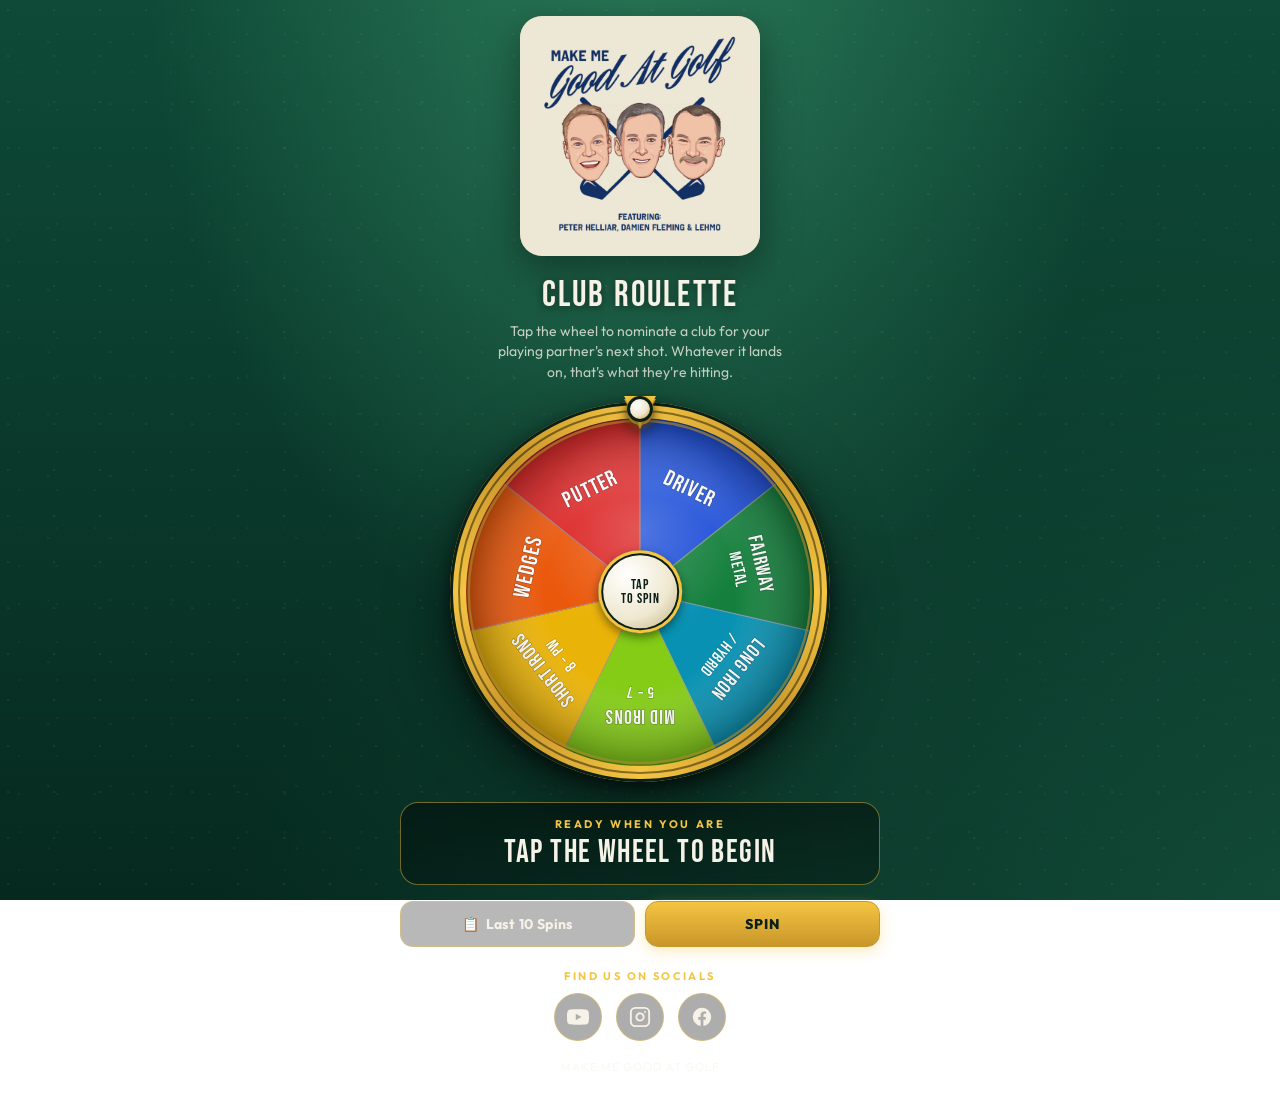
==== MMGAG Wheel/index.html @ 7e8e6cc4 "Add files via upload" ====
<!DOCTYPE html>
<html lang="en">
<head>
<meta charset="UTF-8">
<meta name="viewport" content="width=device-width, initial-scale=1, viewport-fit=cover, user-scalable=no">
<meta name="theme-color" content="#0a3d2e">
<meta name="apple-mobile-web-app-capable" content="yes">
<meta name="apple-mobile-web-app-status-bar-style" content="black-translucent">
<title>MMGAG · Club Roulette</title>
<link rel="preconnect" href="https://fonts.googleapis.com">
<link rel="preconnect" href="https://fonts.gstatic.com" crossorigin>
<link href="https://fonts.googleapis.com/css2?family=Bebas+Neue&family=Outfit:wght@400;500;600;700;800&display=swap" rel="stylesheet">
<style>
  *, *::before, *::after { box-sizing: border-box; }

  :root {
    --bg-deep: #06291f;
    --bg-mid: #0e4a37;
    --bg-light: #2b7a59;
    --gold: #f4c542;
    --gold-2: #c9962a;
    --cream: #f6f2e7;
    --ink: #0b1f17;
    --ink-soft: #1a3d2f;
    --rim: rgba(244,197,66,0.55);
    --shadow-card: 0 12px 40px rgba(0,0,0,0.40);
  }

  html, body {
    margin: 0;
    padding: 0;
    color: var(--cream);
    font-family: 'Outfit', -apple-system, BlinkMacSystemFont, 'Segoe UI', sans-serif;
    min-height: 100dvh;
    -webkit-font-smoothing: antialiased;
    -moz-osx-font-smoothing: grayscale;
    overscroll-behavior-y: contain;
  }

  body {
    background:
      radial-gradient(ellipse at 50% -10%, #2b7a59 0%, transparent 55%),
      radial-gradient(ellipse at 110% 110%, #134e3a 0%, transparent 60%),
      linear-gradient(180deg, #0e4a37 0%, #06291f 100%);
    background-attachment: fixed;
    display: flex;
    flex-direction: column;
    align-items: center;
    padding:
      calc(env(safe-area-inset-top) + 12px)
      16px
      calc(env(safe-area-inset-bottom) + 16px)
      16px;
    min-height: 100dvh;
    position: relative;
    overflow-x: hidden;
  }

  /* subtle texture overlay */
  body::before {
    content: '';
    position: fixed;
    inset: 0;
    pointer-events: none;
    background-image:
      radial-gradient(circle at 18% 22%, rgba(255,255,255,0.06) 0 1.2px, transparent 1.4px),
      radial-gradient(circle at 78% 68%, rgba(255,255,255,0.045) 0 1.2px, transparent 1.4px),
      radial-gradient(circle at 50% 90%, rgba(255,255,255,0.04) 0 1.2px, transparent 1.4px);
    background-size: 46px 46px, 62px 62px, 38px 38px;
    z-index: 0;
  }

  header {
    width: 100%;
    max-width: 480px;
    display: flex;
    justify-content: center;
    z-index: 1;
    padding-top: 4px;
  }
  .logo {
    width: 100%;
    max-width: 240px;
    height: auto;
    display: block;
    border-radius: 22px;
    box-shadow: var(--shadow-card), 0 0 0 2px rgba(244,197,66,0.55) inset;
  }

  main {
    width: 100%;
    max-width: 480px;
    display: flex;
    flex-direction: column;
    align-items: center;
    z-index: 1;
    flex: 1;
  }

  h1 {
    font-family: 'Bebas Neue', sans-serif;
    font-weight: 400;
    letter-spacing: 2.2px;
    margin: 18px 0 4px;
    font-size: clamp(28px, 7vw, 36px);
    color: var(--cream);
    text-shadow: 0 2px 10px rgba(0,0,0,0.5);
    text-align: center;
  }
  .tagline {
    margin: 0 0 14px;
    font-size: 14px;
    color: rgba(246,242,231,0.78);
    text-align: center;
    max-width: 320px;
    line-height: 1.45;
    padding: 0 8px;
  }

  /* WHEEL */
  .wheel-wrap {
    position: relative;
    width: min(86vw, 380px);
    aspect-ratio: 1 / 1;
    margin: 6px 0 14px;
    transition: filter 0.6s ease;
    filter: drop-shadow(0 18px 28px rgba(0,0,0,0.55));
  }
  .wheel-wrap.idle {
    animation: idleGlow 2.6s ease-in-out infinite;
  }
  @keyframes idleGlow {
    0%, 100% { filter: drop-shadow(0 18px 28px rgba(0,0,0,0.55)) drop-shadow(0 0 0 rgba(244,197,66,0)); }
    50%      { filter: drop-shadow(0 18px 28px rgba(0,0,0,0.55)) drop-shadow(0 0 18px rgba(244,197,66,0.45)); }
  }

  .wheel-frame {
    position: absolute;
    inset: 0;
    border-radius: 50%;
    background:
      conic-gradient(from 0deg,
        var(--gold) 0deg,
        var(--gold-2) 45deg,
        var(--gold) 90deg,
        var(--gold-2) 135deg,
        var(--gold) 180deg,
        var(--gold-2) 225deg,
        var(--gold) 270deg,
        var(--gold-2) 315deg,
        var(--gold) 360deg);
    padding: 8px;
    box-shadow:
      0 0 0 3px var(--ink) inset,
      0 6px 16px rgba(0,0,0,0.5);
  }
  .wheel-frame::after {
    content: '';
    position: absolute;
    inset: 8px;
    border-radius: 50%;
    border: 2px solid rgba(0,0,0,0.45);
    pointer-events: none;
  }

  .wheel {
    position: absolute;
    inset: 8px;
    border-radius: 50%;
    cursor: pointer;
    user-select: none;
    -webkit-tap-highlight-color: transparent;
    transform: rotate(0deg);
    transition: transform 7.6s cubic-bezier(0.13, 0.55, 0.07, 1);
    will-change: transform;
    overflow: visible;
  }
  .wheel svg {
    width: 100%;
    height: 100%;
    display: block;
    border-radius: 50%;
  }
  .spinning .wheel { cursor: progress; }

  /* center cap */
  .center-cap {
    position: absolute;
    top: 50%; left: 50%;
    width: 22%;
    aspect-ratio: 1;
    transform: translate(-50%, -50%);
    border-radius: 50%;
    background: radial-gradient(circle at 35% 30%, #ffffff 0%, #efe8cf 55%, #b39f6c 100%);
    box-shadow:
      0 4px 10px rgba(0,0,0,0.45),
      0 0 0 3px var(--gold) inset,
      0 0 0 5px var(--ink) inset;
    display: flex;
    align-items: center;
    justify-content: center;
    pointer-events: none;
    font-family: 'Bebas Neue', sans-serif;
    font-size: clamp(11px, 2.8vw, 14px);
    color: var(--ink);
    letter-spacing: 1px;
    text-align: center;
    line-height: 1;
    z-index: 2;
  }
  .center-cap .cap-text { padding: 0 4px; }

  /* pointer */
  .pointer {
    position: absolute;
    top: -6px;
    left: 50%;
    transform: translateX(-50%);
    width: 0;
    height: 0;
    border-left: 16px solid transparent;
    border-right: 16px solid transparent;
    border-top: 30px solid var(--gold);
    z-index: 3;
    filter:
      drop-shadow(0 3px 0 var(--gold-2))
      drop-shadow(0 6px 6px rgba(0,0,0,0.45));
  }
  .pointer::before {
    content: '';
    position: absolute;
    top: -30px;
    left: -13px;
    width: 26px;
    height: 26px;
    background: radial-gradient(circle at 35% 30%, #fff 0%, #efe8cf 55%, var(--gold-2) 100%);
    border-radius: 50%;
    border: 3px solid var(--ink);
    box-shadow: 0 3px 6px rgba(0,0,0,0.4);
  }

  /* RESULT */
  .result {
    width: 100%;
    margin: 6px 0 12px;
    padding: 14px 16px;
    background: linear-gradient(180deg, rgba(0,0,0,0.42) 0%, rgba(0,0,0,0.28) 100%);
    border: 1.5px solid rgba(244,197,66,0.45);
    border-radius: 18px;
    text-align: center;
    backdrop-filter: blur(8px);
    -webkit-backdrop-filter: blur(8px);
    transition: transform 0.25s ease, box-shadow 0.4s ease, border-color 0.4s ease;
  }
  .result.celebrate {
    animation: celebrate 0.7s cubic-bezier(0.2, 0.7, 0.2, 1);
  }
  @keyframes celebrate {
    0%   { transform: scale(1);    box-shadow: 0 0 0 rgba(244,197,66,0); }
    35%  { transform: scale(1.04); box-shadow: 0 0 30px rgba(244,197,66,0.55); }
    100% { transform: scale(1);    box-shadow: 0 0 0 rgba(244,197,66,0); }
  }
  .result-label {
    display: block;
    font-size: 11px;
    letter-spacing: 2.6px;
    text-transform: uppercase;
    color: var(--gold);
    font-weight: 700;
    margin-bottom: 4px;
  }
  .result-text {
    display: block;
    font-family: 'Bebas Neue', sans-serif;
    font-size: clamp(24px, 7vw, 32px);
    letter-spacing: 1.4px;
    color: var(--cream);
    line-height: 1.1;
  }

  /* BUTTONS */
  .actions {
    display: flex;
    gap: 10px;
    width: 100%;
    margin-top: 4px;
  }
  .btn {
    flex: 1;
    display: inline-flex;
    align-items: center;
    justify-content: center;
    gap: 6px;
    padding: 13px 12px;
    font-family: 'Outfit', sans-serif;
    font-weight: 700;
    font-size: 14px;
    letter-spacing: 0.4px;
    border-radius: 13px;
    border: 1.5px solid rgba(244,197,66,0.4);
    background: rgba(0,0,0,0.28);
    color: var(--cream);
    cursor: pointer;
    transition: transform 0.12s ease, background 0.2s ease, border-color 0.2s ease;
    -webkit-tap-highlight-color: transparent;
  }
  .btn:hover { border-color: rgba(244,197,66,0.7); }
  .btn:active { transform: scale(0.97); background: rgba(244,197,66,0.18); }
  .btn:disabled {
    opacity: 0.5;
    cursor: not-allowed;
    transform: none;
  }
  .btn-primary {
    background: linear-gradient(180deg, var(--gold) 0%, var(--gold-2) 100%);
    color: var(--ink);
    border-color: var(--gold-2);
    font-weight: 800;
    letter-spacing: 1.2px;
    box-shadow: 0 4px 14px rgba(244,197,66,0.35);
  }
  .btn-primary:hover { border-color: var(--gold-2); }
  .btn-primary:active { background: var(--gold-2); }

  .footer-note {
    font-size: 11.5px;
    color: rgba(246,242,231,0.5);
    margin: 14px 0 6px;
    text-align: center;
    letter-spacing: 1px;
    text-transform: uppercase;
  }

  /* SOCIALS */
  .socials {
    width: 100%;
    margin: 22px 0 4px;
    text-align: center;
  }
  .socials-label {
    font-size: 11px;
    letter-spacing: 2.4px;
    text-transform: uppercase;
    color: var(--gold);
    font-weight: 700;
    margin: 0 0 10px;
  }
  .social-row {
    display: flex;
    justify-content: center;
    gap: 14px;
  }
  .social-link {
    display: inline-flex;
    align-items: center;
    justify-content: center;
    width: 48px;
    height: 48px;
    border-radius: 50%;
    background: rgba(0,0,0,0.32);
    border: 1.5px solid rgba(244,197,66,0.45);
    color: var(--cream);
    transition: transform 0.15s ease, background 0.25s ease, border-color 0.25s ease, color 0.2s ease;
    text-decoration: none;
    -webkit-tap-highlight-color: transparent;
  }
  .social-link:hover {
    transform: translateY(-2px);
    border-color: var(--gold);
  }
  .social-link:active { transform: scale(0.94); }
  .social-link svg {
    width: 22px;
    height: 22px;
    display: block;
  }
  .social-link.yt:hover {
    background: #ff0033;
    border-color: #ff0033;
    color: #fff;
  }
  .social-link.ig:hover {
    background: linear-gradient(135deg, #feda77 0%, #f58529 25%, #dd2a7b 55%, #8134af 80%, #515bd4 100%);
    border-color: #dd2a7b;
    color: #fff;
  }
  .social-link.fb:hover {
    background: #1877f2;
    border-color: #1877f2;
    color: #fff;
  }

  /* MODAL */
  .modal {
    position: fixed;
    inset: 0;
    background: rgba(0,0,0,0.6);
    backdrop-filter: blur(6px);
    -webkit-backdrop-filter: blur(6px);
    display: flex;
    align-items: flex-end;
    justify-content: center;
    z-index: 20;
    animation: fadeIn 0.22s ease;
  }
  .modal[hidden] { display: none; }
  @keyframes fadeIn { from { opacity: 0; } to { opacity: 1; } }
  .modal-inner {
    width: 100%;
    max-width: 480px;
    background: linear-gradient(180deg, #15553f 0%, #07271c 100%);
    border-top-left-radius: 24px;
    border-top-right-radius: 24px;
    border-top: 2px solid var(--gold);
    padding: 18px 20px calc(20px + env(safe-area-inset-bottom));
    max-height: 80vh;
    display: flex;
    flex-direction: column;
    animation: slideUp 0.3s cubic-bezier(0.2, 0.75, 0.2, 1);
    box-shadow: 0 -10px 40px rgba(0,0,0,0.5);
  }
  @keyframes slideUp {
    from { transform: translateY(48px); opacity: 0; }
    to   { transform: translateY(0);    opacity: 1; }
  }
  .modal-header {
    display: flex;
    align-items: center;
    justify-content: space-between;
    margin-bottom: 10px;
  }
  .modal-header h2 {
    font-family: 'Bebas Neue', sans-serif;
    font-weight: 400;
    letter-spacing: 1.5px;
    font-size: 26px;
    margin: 0;
    color: var(--cream);
  }
  .modal-close {
    width: 36px; height: 36px;
    border-radius: 50%;
    border: none;
    background: rgba(255,255,255,0.1);
    color: var(--cream);
    font-size: 16px;
    cursor: pointer;
    -webkit-tap-highlight-color: transparent;
    transition: background 0.15s ease;
  }
  .modal-close:hover { background: rgba(255,255,255,0.18); }
  .history-list {
    list-style: none;
    margin: 0;
    padding: 0;
    overflow-y: auto;
    flex: 1;
  }
  .history-empty {
    text-align: center;
    color: rgba(246,242,231,0.6);
    padding: 38px 16px;
    font-size: 14px;
    line-height: 1.5;
  }
  .history-item {
    display: flex;
    align-items: center;
    gap: 12px;
    padding: 12px 4px;
    border-bottom: 1px solid rgba(255,255,255,0.08);
  }
  .history-item:last-child { border-bottom: none; }
  .history-dot {
    width: 14px;
    height: 14px;
    border-radius: 50%;
    flex-shrink: 0;
    box-shadow: 0 0 0 2px rgba(255,255,255,0.12) inset;
  }
  .history-text { flex: 1; min-width: 0; }
  .history-club {
    font-weight: 700;
    font-size: 15px;
    color: var(--cream);
    line-height: 1.2;
  }
  .history-time {
    font-size: 11.5px;
    color: rgba(246,242,231,0.55);
    margin-top: 2px;
  }
  .history-index {
    font-family: 'Bebas Neue', sans-serif;
    font-size: 16px;
    color: var(--gold);
    min-width: 32px;
    text-align: right;
  }
  .btn-clear {
    margin-top: 12px;
    padding: 11px;
    border-radius: 11px;
    border: 1px solid rgba(255,255,255,0.15);
    background: rgba(0,0,0,0.22);
    color: rgba(246,242,231,0.85);
    font-family: 'Outfit', sans-serif;
    font-weight: 600;
    font-size: 13px;
    cursor: pointer;
    letter-spacing: 0.4px;
    -webkit-tap-highlight-color: transparent;
  }
  .btn-clear:active { background: rgba(220,80,80,0.2); }

  .confetti-canvas {
    position: fixed;
    inset: 0;
    pointer-events: none;
    z-index: 15;
  }

  /* Very small screens */
  @media (max-width: 360px) {
    .logo { max-width: 200px; }
    .btn { padding: 11px 10px; font-size: 13px; }
    .tagline { font-size: 13px; }
  }
</style>
</head>
<body>

<header>
  <img class="logo" src="MMGAGLogo.jpeg" alt="Make Me Good At Golf">
</header>

<main>
  <h1>Club Roulette</h1>
  <p class="tagline">Tap the wheel to nominate a club for your playing partner's next shot. Whatever it lands on, that's what they're hitting.</p>

  <div class="wheel-wrap idle" id="wheel-wrap">
    <div class="pointer" aria-hidden="true"></div>
    <div class="wheel-frame" aria-hidden="true"></div>
    <div class="wheel" id="wheel" role="button" tabindex="0" aria-label="Spin the wheel">
      <svg id="wheel-svg" viewBox="-105 -105 210 210" preserveAspectRatio="xMidYMid meet" aria-hidden="true"></svg>
    </div>
    <div class="center-cap" aria-hidden="true"><span class="cap-text" id="cap-text">TAP<br>TO SPIN</span></div>
  </div>

  <div class="result" id="result">
    <span class="result-label" id="result-label">Ready when you are</span>
    <span class="result-text" id="result-text">Tap the wheel to begin</span>
  </div>

  <div class="actions">
    <button class="btn" id="btn-history" type="button" aria-label="View spin history">
      <span aria-hidden="true">📋</span> Last 10 Spins
    </button>
    <button class="btn btn-primary" id="btn-spin" type="button">SPIN</button>
  </div>

  <section class="socials" aria-label="Find Make Me Good At Golf on social media">
    <p class="socials-label">Find us on socials</p>
    <div class="social-row">
      <a class="social-link yt" href="https://www.youtube.com/@MakeMeGoodAtGolf" target="_blank" rel="noopener noreferrer" aria-label="MMGAG on YouTube">
        <svg viewBox="0 0 24 24" fill="currentColor" aria-hidden="true">
          <path d="M23.498 6.186a3.016 3.016 0 0 0-2.122-2.136C19.505 3.545 12 3.545 12 3.545s-7.505 0-9.377.505A3.017 3.017 0 0 0 .502 6.186C0 8.07 0 12 0 12s0 3.93.502 5.814a3.016 3.016 0 0 0 2.122 2.136c1.871.505 9.377.505 9.377.505s7.505 0 9.377-.505a3.015 3.015 0 0 0 2.122-2.136C24 15.93 24 12 24 12s0-3.93-.502-5.814zM9.545 15.568V8.432L15.818 12l-6.273 3.568z"/>
        </svg>
      </a>
      <a class="social-link ig" href="https://www.instagram.com/makemegoodatgolf/" target="_blank" rel="noopener noreferrer" aria-label="MMGAG on Instagram">
        <svg viewBox="0 0 24 24" fill="none" stroke="currentColor" stroke-width="2" stroke-linecap="round" stroke-linejoin="round" aria-hidden="true">
          <rect x="2" y="2" width="20" height="20" rx="5" ry="5"/>
          <path d="M16 11.37A4 4 0 1 1 12.63 8 4 4 0 0 1 16 11.37z"/>
          <line x1="17.5" y1="6.5" x2="17.51" y2="6.5"/>
        </svg>
      </a>
      <a class="social-link fb" href="https://www.facebook.com/p/Make-Me-Good-At-Golf-61578150490295/" target="_blank" rel="noopener noreferrer" aria-label="MMGAG on Facebook">
        <svg viewBox="0 0 24 24" fill="currentColor" aria-hidden="true">
          <path d="M22 12a10 10 0 1 0-11.56 9.88v-6.99H7.9V12h2.54V9.8c0-2.51 1.49-3.9 3.78-3.9 1.09 0 2.24.2 2.24.2v2.46H15.2c-1.24 0-1.63.77-1.63 1.56V12h2.77l-.44 2.89h-2.33v6.99A10 10 0 0 0 22 12z"/>
        </svg>
      </a>
    </div>
  </section>

  <p class="footer-note">Make Me Good At Golf</p>
</main>

<div class="modal" id="modal" hidden>
  <div class="modal-inner" role="dialog" aria-modal="true" aria-labelledby="modal-title">
    <div class="modal-header">
      <h2 id="modal-title">Last 10 Spins</h2>
      <button class="modal-close" id="modal-close" aria-label="Close history">✕</button>
    </div>
    <ul class="history-list" id="history-list"></ul>
    <button class="btn-clear" id="btn-clear" type="button">Clear History</button>
  </div>
</div>

<canvas class="confetti-canvas" id="confetti" aria-hidden="true"></canvas>

<script>
(function () {
  'use strict';

  // Segments are listed in CLOCKWISE order starting from the top (12 o'clock).
  // `short` and `sub` are rendered inside the slice. `full` is shown in the result + history.
  const SEGMENTS = [
    { key: 'DRV', short: 'DRIVER',      sub: '',         full: 'Driver',                          color: '#1d4ed8', edge: '#1e3a8a' },
    { key: 'FWY', short: 'FAIRWAY',     sub: 'METAL',    full: 'Fairway Metal',                   color: '#15803d', edge: '#14532d' },
    { key: 'LNG', short: 'LONG IRON',   sub: '/ HYBRID', full: 'Long Iron or Hybrid (1–4)',  color: '#0891b2', edge: '#155e75' },
    { key: 'MID', short: 'MID IRONS',   sub: '5 – 7',  full: 'Mid Irons (5–7)',         color: '#84cc16', edge: '#4d7c0f' },
    { key: 'SHT', short: 'SHORT IRONS', sub: '8 – PW', full: 'Short Irons (8–PW)',      color: '#eab308', edge: '#a16207' },
    { key: 'WDG', short: 'WEDGES',      sub: '',         full: 'Wedges',                          color: '#ea580c', edge: '#9a3412' },
    { key: 'PUT', short: 'PUTTER',      sub: '',         full: 'Putter',                          color: '#dc2626', edge: '#7f1d1d' }
  ];

  const SEG_COUNT = SEGMENTS.length;
  const SEG_ANGLE = 360 / SEG_COUNT; // 51.4286
  const STORAGE_KEY = 'mmgag-wheel-history-v1';
  const HISTORY_MAX = 10;

  // SVG geometry (matches viewBox = -105..105)
  const R_OUTER = 100;
  const R_INNER = 16;
  const R_TEXT  = 66;

  // ---------- Helpers ----------
  function polar(r, deg) {
    // 0deg = top, clockwise. Returns SVG (x, y).
    const a = (deg - 90) * Math.PI / 180;
    return { x: r * Math.cos(a), y: r * Math.sin(a) };
  }

  function escapeHtml(s) {
    return String(s).replace(/[&<>"']/g, function (c) {
      return ({ '&':'&amp;', '<':'&lt;', '>':'&gt;', '"':'&quot;', "'":'&#39;' })[c];
    });
  }

  function secureRandom() {
    if (window.crypto && window.crypto.getRandomValues) {
      const buf = new Uint32Array(1);
      window.crypto.getRandomValues(buf);
      return buf[0] / 0x100000000;
    }
    return Math.random();
  }

  // ---------- Build wheel ----------
  function buildWheel() {
    const svg = document.getElementById('wheel-svg');
    let html = '';

    html += [
      '<defs>',
        '<radialGradient id="depthOverlay" cx="50%" cy="50%" r="50%">',
          '<stop offset="55%" stop-color="rgba(255,255,255,0)"/>',
          '<stop offset="100%" stop-color="rgba(0,0,0,0.32)"/>',
        '</radialGradient>',
        '<radialGradient id="centerShine" cx="50%" cy="32%" r="55%">',
          '<stop offset="0%" stop-color="rgba(255,255,255,0.22)"/>',
          '<stop offset="55%" stop-color="rgba(255,255,255,0)"/>',
        '</radialGradient>',
      '</defs>'
    ].join('');

    html += '<circle cx="0" cy="0" r="' + R_OUTER + '" fill="#0b1f17"/>';

    SEGMENTS.forEach(function (seg, i) {
      const a1 = i * SEG_ANGLE;
      const a2 = (i + 1) * SEG_ANGLE;
      const p1 = polar(R_OUTER, a1);
      const p2 = polar(R_OUTER, a2);
      const largeArc = SEG_ANGLE > 180 ? 1 : 0;
      const path = 'M 0 0 L ' + p1.x.toFixed(3) + ' ' + p1.y.toFixed(3) +
                   ' A ' + R_OUTER + ' ' + R_OUTER + ' 0 ' + largeArc + ' 1 ' +
                   p2.x.toFixed(3) + ' ' + p2.y.toFixed(3) + ' Z';
      html += '<path d="' + path + '" fill="' + seg.color + '" stroke="' + seg.edge + '" stroke-width="0.6"/>';

      // text — rotated to the bisector of the slice
      const bisector = a1 + SEG_ANGLE / 2;
      html += '<g transform="rotate(' + bisector.toFixed(3) + ')">';
      if (seg.sub) {
        html += '<text x="0" y="' + (-R_TEXT - 2).toFixed(2) + '" text-anchor="middle" fill="#ffffff"' +
                ' font-family="Bebas Neue, Anton, Impact, sans-serif" font-size="11.5" letter-spacing="0.55"' +
                ' style="paint-order:stroke;stroke:rgba(0,0,0,0.35);stroke-width:0.6;">' +
                escapeHtml(seg.short) + '</text>';
        html += '<text x="0" y="' + (-R_TEXT + 11).toFixed(2) + '" text-anchor="middle" fill="#ffffff"' +
                ' font-family="Bebas Neue, Anton, Impact, sans-serif" font-size="9.5" letter-spacing="0.5" opacity="0.95"' +
                ' style="paint-order:stroke;stroke:rgba(0,0,0,0.3);stroke-width:0.5;">' +
                escapeHtml(seg.sub) + '</text>';
      } else {
        html += '<text x="0" y="' + (-R_TEXT + 4).toFixed(2) + '" text-anchor="middle" fill="#ffffff"' +
                ' font-family="Bebas Neue, Anton, Impact, sans-serif" font-size="13" letter-spacing="0.7"' +
                ' style="paint-order:stroke;stroke:rgba(0,0,0,0.35);stroke-width:0.6;">' +
                escapeHtml(seg.short) + '</text>';
      }
      html += '</g>';
    });

    // divider lines drawn on top so edges crisp up
    for (let i = 0; i < SEG_COUNT; i++) {
      const a = i * SEG_ANGLE;
      const p = polar(R_OUTER, a);
      html += '<line x1="0" y1="0" x2="' + p.x.toFixed(3) + '" y2="' + p.y.toFixed(3) +
              '" stroke="rgba(255,255,255,0.4)" stroke-width="0.7"/>';
    }

    // golden outer ring + depth + center shadow
    html += '<circle cx="0" cy="0" r="' + (R_OUTER - 1.2) + '" fill="none" stroke="#f4c542" stroke-width="1.4" opacity="0.65"/>';
    html += '<circle cx="0" cy="0" r="' + R_OUTER + '" fill="url(#depthOverlay)" pointer-events="none"/>';
    html += '<circle cx="0" cy="0" r="' + R_OUTER + '" fill="url(#centerShine)" pointer-events="none"/>';
    html += '<circle cx="0" cy="0" r="' + (R_INNER + 6) + '" fill="rgba(0,0,0,0.35)"/>';

    svg.innerHTML = html;
  }

  // ---------- History (localStorage) ----------
  function loadHistory() {
    try {
      const raw = localStorage.getItem(STORAGE_KEY);
      if (!raw) return [];
      const arr = JSON.parse(raw);
      return Array.isArray(arr) ? arr : [];
    } catch (e) { return []; }
  }
  function saveHistory(arr) {
    try { localStorage.setItem(STORAGE_KEY, JSON.stringify(arr)); } catch (e) {}
  }
  function pushHistory(seg) {
    const arr = loadHistory();
    arr.unshift({ key: seg.key, full: seg.full, color: seg.color, ts: Date.now() });
    while (arr.length > HISTORY_MAX) arr.pop();
    saveHistory(arr);
  }

  // ---------- Spin ----------
  const wheelEl   = document.getElementById('wheel');
  const wrapEl    = document.getElementById('wheel-wrap');
  const capText   = document.getElementById('cap-text');
  const resultEl  = document.getElementById('result');
  const resultLbl = document.getElementById('result-label');
  const resultTxt = document.getElementById('result-text');
  const spinBtn   = document.getElementById('btn-spin');

  let totalRotation = 0;
  let spinning = false;

  function spin() {
    if (spinning) return;
    spinning = true;
    document.body.classList.add('spinning');
    wrapEl.classList.remove('idle');
    spinBtn.disabled = true;
    capText.innerHTML = 'GO!';
    resultLbl.textContent = 'Spinning';
    resultTxt.textContent = '…';
    resultEl.classList.remove('celebrate');

    // Random winner with crypto-grade randomness
    const winnerIdx = Math.floor(secureRandom() * SEG_COUNT);
    const winner = SEGMENTS[winnerIdx];

    // Compass center of winning segment (0 = top, clockwise)
    const segCenter = winnerIdx * SEG_ANGLE + SEG_ANGLE / 2;
    // Land somewhere inside the slice for organic feel
    const jitter = (secureRandom() - 0.5) * (SEG_ANGLE * 0.7);
    // Rotating the wheel clockwise by (360 - segCenter) brings the winning segment under the pointer
    const targetMod = ((360 - segCenter + jitter) % 360 + 360) % 360;

    // 6 - 8 full revolutions
    const extraSpins = 6 + Math.floor(secureRandom() * 3);
    const currentMod = ((totalRotation % 360) + 360) % 360;
    const delta = extraSpins * 360 + ((targetMod - currentMod + 360) % 360);
    totalRotation += delta;

    // Per-spin duration between 7.0 and 8.0 seconds
    const duration = 7000 + Math.floor(secureRandom() * 1000);
    wheelEl.style.transitionDuration = duration + 'ms';
    // Force reflow so the new duration is picked up before the transform change
    void wheelEl.offsetWidth;

    wheelEl.style.transform = 'rotate(' + totalRotation + 'deg)';

    if (navigator.vibrate) { try { navigator.vibrate(25); } catch (e) {} }

    const onEnd = function (e) {
      if (e.propertyName && e.propertyName !== 'transform') return;
      wheelEl.removeEventListener('transitionend', onEnd);
      spinning = false;
      document.body.classList.remove('spinning');
      spinBtn.disabled = false;
      capText.innerHTML = 'SPIN<br>AGAIN';
      resultLbl.textContent = 'Play this shot with';
      resultTxt.textContent = winner.full;
      resultEl.style.borderColor = winner.color;
      resultEl.classList.remove('celebrate');
      void resultEl.offsetWidth;
      resultEl.classList.add('celebrate');

      pushHistory(winner);

      if (navigator.vibrate) { try { navigator.vibrate([60, 30, 80]); } catch (e) {} }
      burstConfetti(winner.color);
    };
    wheelEl.addEventListener('transitionend', onEnd);
  }

  // ---------- Confetti ----------
  const confettiCanvas = document.getElementById('confetti');
  const ctx = confettiCanvas.getContext('2d');
  let dpr = Math.max(1, window.devicePixelRatio || 1);

  function resizeCanvas() {
    dpr = Math.max(1, window.devicePixelRatio || 1);
    confettiCanvas.width  = window.innerWidth  * dpr;
    confettiCanvas.height = window.innerHeight * dpr;
    confettiCanvas.style.width  = window.innerWidth  + 'px';
    confettiCanvas.style.height = window.innerHeight + 'px';
    ctx.setTransform(dpr, 0, 0, dpr, 0, 0);
  }
  resizeCanvas();
  window.addEventListener('resize', resizeCanvas);

  let particles = [];
  let confettiRunning = false;

  function burstConfetti(accent) {
    const palette = [accent, '#f4c542', '#ffffff', '#84cc16', '#15803d', '#ea580c'];
    const rect = wrapEl.getBoundingClientRect();
    const cx = rect.left + rect.width / 2;
    const cy = rect.top  + rect.height * 0.42;
    for (let i = 0; i < 90; i++) {
      const angle = -Math.PI / 2 + (secureRandom() - 0.5) * Math.PI * 0.95;
      const speed = 4 + secureRandom() * 8;
      particles.push({
        x: cx, y: cy,
        vx: Math.cos(angle) * speed + (secureRandom() - 0.5) * 2,
        vy: Math.sin(angle) * speed,
        gravity: 0.18,
        size: 5 + secureRandom() * 6,
        color: palette[Math.floor(secureRandom() * palette.length)],
        rot: secureRandom() * Math.PI * 2,
        vrot: (secureRandom() - 0.5) * 0.35,
        life: 90 + secureRandom() * 60
      });
    }
    if (!confettiRunning) requestAnimationFrame(animateConfetti);
  }

  function animateConfetti() {
    confettiRunning = true;
    ctx.clearRect(0, 0, confettiCanvas.width, confettiCanvas.height);
    particles = particles.filter(function (p) {
      return p.life > 0 && p.y < window.innerHeight + 40;
    });
    particles.forEach(function (p) {
      p.vy += p.gravity;
      p.x  += p.vx;
      p.y  += p.vy;
      p.rot += p.vrot;
      p.life -= 1;
      const alpha = Math.min(1, p.life / 50);
      ctx.save();
      ctx.translate(p.x, p.y);
      ctx.rotate(p.rot);
      ctx.globalAlpha = alpha;
      ctx.fillStyle = p.color;
      ctx.fillRect(-p.size / 2, -p.size / 4, p.size, p.size * 0.5);
      ctx.restore();
    });
    if (particles.length > 0) {
      requestAnimationFrame(animateConfetti);
    } else {
      confettiRunning = false;
      ctx.clearRect(0, 0, confettiCanvas.width, confettiCanvas.height);
    }
  }

  // ---------- Modal ----------
  const modal = document.getElementById('modal');
  const historyList = document.getElementById('history-list');

  function openModal() {
    renderHistory();
    modal.hidden = false;
    document.body.style.overflow = 'hidden';
  }
  function closeModal() {
    modal.hidden = true;
    document.body.style.overflow = '';
  }

  function formatTime(ts) {
    try {
      return new Date(ts).toLocaleString(undefined, {
        month: 'short', day: 'numeric', hour: 'numeric', minute: '2-digit'
      });
    } catch (e) { return ''; }
  }

  function renderHistory() {
    const arr = loadHistory();
    if (arr.length === 0) {
      historyList.innerHTML = '<li class="history-empty">No spins yet.<br>Give the wheel a tap and your results will land here.</li>';
      return;
    }
    historyList.innerHTML = arr.map(function (h, idx) {
      return '<li class="history-item">' +
        '<span class="history-dot" style="background:' + escapeHtml(h.color || '#888') + '"></span>' +
        '<div class="history-text">' +
          '<div class="history-club">' + escapeHtml(h.full || h.key || '—') + '</div>' +
          '<div class="history-time">' + escapeHtml(formatTime(h.ts)) + '</div>' +
        '</div>' +
        '<div class="history-index">#' + (idx + 1) + '</div>' +
      '</li>';
    }).join('');
  }

  // ---------- Init ----------
  function init() {
    buildWheel();

    wheelEl.addEventListener('click', spin);
    wheelEl.addEventListener('keydown', function (e) {
      if (e.key === 'Enter' || e.key === ' ') { e.preventDefault(); spin(); }
    });
    spinBtn.addEventListener('click', spin);

    document.getElementById('btn-history').addEventListener('click', openModal);
    document.getElementById('modal-close').addEventListener('click', closeModal);
    modal.addEventListener('click', function (e) {
      if (e.target === modal) closeModal();
    });
    document.addEventListener('keydown', function (e) {
      if (e.key === 'Escape' && !modal.hidden) closeModal();
    });

    document.getElementById('btn-clear').addEventListener('click', function () {
      const arr = loadHistory();
      if (arr.length === 0) return;
      if (confirm('Clear the spin history on this device?')) {
        saveHistory([]);
        renderHistory();
      }
    });

    // Prevent iOS double-tap zoom on the wheel
    let lastTouch = 0;
    wheelEl.addEventListener('touchend', function (e) {
      const now = Date.now();
      if (now - lastTouch < 400) e.preventDefault();
      lastTouch = now;
    }, { passive: false });
  }

  if (document.readyState === 'loading') {
    document.addEventListener('DOMContentLoaded', init);
  } else {
    init();
  }
})();
</script>
</body>
</html>
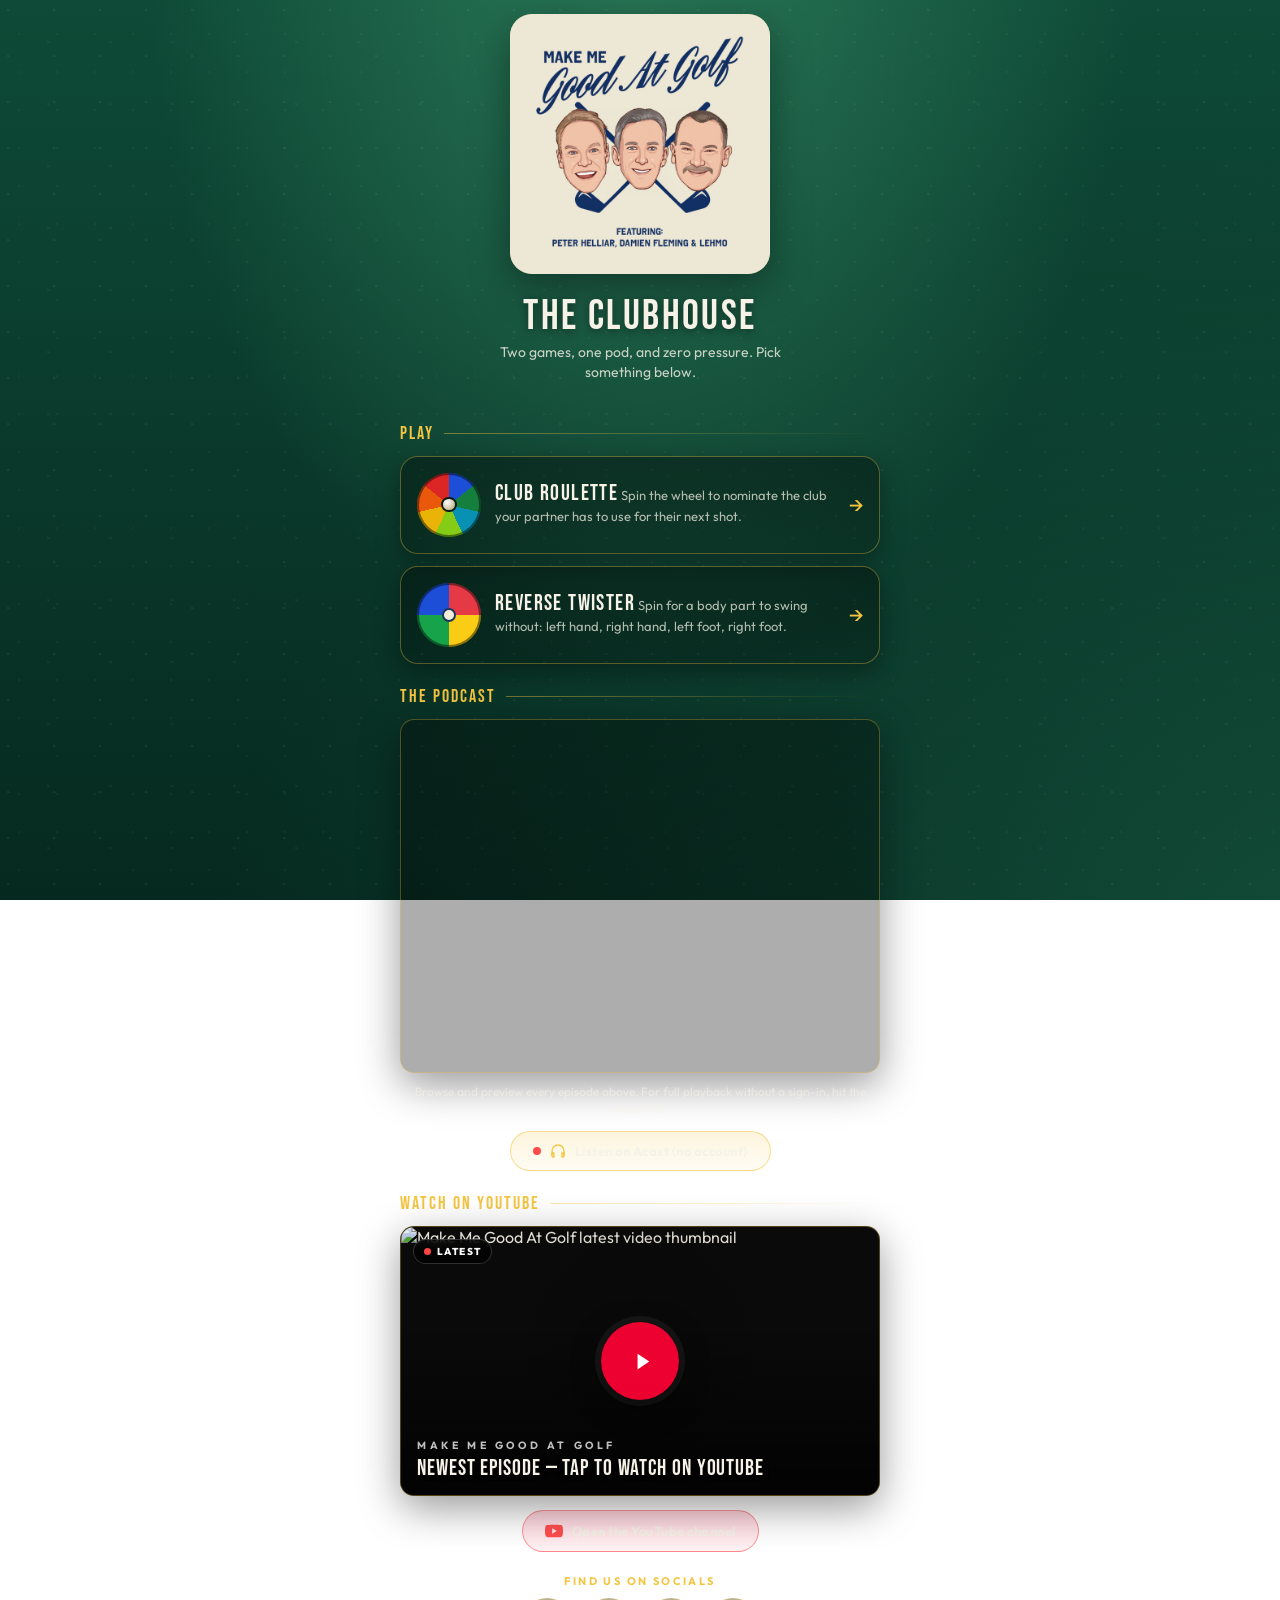
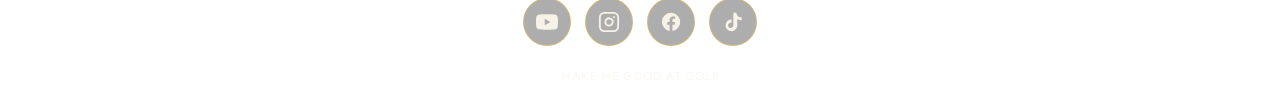
==== commit 195b5ae3: "Add files via upload" ====
--- a/MMGAG Wheel/index.html
+++ b/MMGAG Wheel/index.html
@@ -6,7 +6,9 @@
 <meta name="theme-color" content="#0a3d2e">
 <meta name="apple-mobile-web-app-capable" content="yes">
 <meta name="apple-mobile-web-app-status-bar-style" content="black-translucent">
-<title>MMGAG · Club Roulette</title>
+<title>MMGAG · The App</title>
+<link rel="icon" type="image/png" href="app-icon.png">
+<link rel="apple-touch-icon" href="app-icon.png">
 <link rel="preconnect" href="https://fonts.googleapis.com">
 <link rel="preconnect" href="https://fonts.gstatic.com" crossorigin>
 <link href="https://fonts.googleapis.com/css2?family=Bebas+Neue&family=Outfit:wght@400;500;600;700;800&display=swap" rel="stylesheet">
@@ -22,7 +24,6 @@
     --cream: #f6f2e7;
     --ink: #0b1f17;
     --ink-soft: #1a3d2f;
-    --rim: rgba(244,197,66,0.55);
     --shadow-card: 0 12px 40px rgba(0,0,0,0.40);
   }
 
@@ -47,16 +48,15 @@
     flex-direction: column;
     align-items: center;
     padding:
-      calc(env(safe-area-inset-top) + 12px)
+      calc(env(safe-area-inset-top) + 14px)
       16px
-      calc(env(safe-area-inset-bottom) + 16px)
+      calc(env(safe-area-inset-bottom) + 18px)
       16px;
     min-height: 100dvh;
     position: relative;
     overflow-x: hidden;
   }
 
-  /* subtle texture overlay */
   body::before {
     content: '';
     position: fixed;
@@ -76,11 +76,10 @@
     display: flex;
     justify-content: center;
     z-index: 1;
-    padding-top: 4px;
   }
   .logo {
     width: 100%;
-    max-width: 240px;
+    max-width: 260px;
     height: auto;
     display: block;
     border-radius: 22px;
@@ -100,235 +99,386 @@
   h1 {
     font-family: 'Bebas Neue', sans-serif;
     font-weight: 400;
-    letter-spacing: 2.2px;
-    margin: 18px 0 4px;
-    font-size: clamp(28px, 7vw, 36px);
+    letter-spacing: 2.4px;
+    margin: 22px 0 4px;
+    font-size: clamp(32px, 8vw, 42px);
     color: var(--cream);
     text-shadow: 0 2px 10px rgba(0,0,0,0.5);
     text-align: center;
-  }
-  .tagline {
-    margin: 0 0 14px;
+    line-height: 1;
+  }
+  .subtitle {
+    margin: 0 0 18px;
     font-size: 14px;
-    color: rgba(246,242,231,0.78);
+    color: rgba(246,242,231,0.8);
     text-align: center;
-    max-width: 320px;
+    max-width: 340px;
     line-height: 1.45;
-    padding: 0 8px;
-  }
-
-  /* WHEEL */
-  .wheel-wrap {
+    padding: 0 6px;
+  }
+
+  /* SECTION HEADERS */
+  .section-title {
+    width: 100%;
+    display: flex;
+    align-items: center;
+    gap: 10px;
+    margin: 22px 0 12px;
+  }
+  .section-title h2 {
+    font-family: 'Bebas Neue', sans-serif;
+    font-weight: 400;
+    letter-spacing: 2px;
+    font-size: 18px;
+    color: var(--gold);
+    margin: 0;
+  }
+  .section-title .rule {
+    flex: 1;
+    height: 1px;
+    background: linear-gradient(90deg, rgba(244,197,66,0.45) 0%, rgba(244,197,66,0) 100%);
+  }
+
+  /* GAME CARDS */
+  .games {
+    width: 100%;
+    display: grid;
+    grid-template-columns: 1fr;
+    gap: 12px;
+  }
+  .game-card {
+    display: flex;
+    align-items: center;
+    gap: 14px;
+    padding: 16px;
+    border-radius: 18px;
+    text-decoration: none;
+    color: var(--cream);
+    border: 1.5px solid rgba(244,197,66,0.35);
+    background: linear-gradient(180deg, rgba(0,0,0,0.36) 0%, rgba(0,0,0,0.22) 100%);
+    box-shadow: 0 8px 24px rgba(0,0,0,0.35);
+    transition: transform 0.18s ease, border-color 0.25s ease, box-shadow 0.25s ease, background 0.25s ease;
+    -webkit-tap-highlight-color: transparent;
     position: relative;
-    width: min(86vw, 380px);
-    aspect-ratio: 1 / 1;
-    margin: 6px 0 14px;
-    transition: filter 0.6s ease;
-    filter: drop-shadow(0 18px 28px rgba(0,0,0,0.55));
-  }
-  .wheel-wrap.idle {
-    animation: idleGlow 2.6s ease-in-out infinite;
-  }
-  @keyframes idleGlow {
-    0%, 100% { filter: drop-shadow(0 18px 28px rgba(0,0,0,0.55)) drop-shadow(0 0 0 rgba(244,197,66,0)); }
-    50%      { filter: drop-shadow(0 18px 28px rgba(0,0,0,0.55)) drop-shadow(0 0 18px rgba(244,197,66,0.45)); }
-  }
-
-  .wheel-frame {
+    overflow: hidden;
+  }
+  .game-card::before {
+    content: '';
     position: absolute;
     inset: 0;
+    border-radius: 18px;
+    pointer-events: none;
+    opacity: 0.0;
+    transition: opacity 0.3s ease;
+    background:
+      radial-gradient(circle at 90% 10%, rgba(244,197,66,0.16) 0%, transparent 60%);
+  }
+  .game-card:hover {
+    transform: translateY(-2px);
+    border-color: var(--gold);
+    box-shadow: 0 12px 32px rgba(0,0,0,0.45), 0 0 0 1px rgba(244,197,66,0.2);
+  }
+  .game-card:hover::before { opacity: 1; }
+  .game-card:active { transform: scale(0.985); }
+
+  .card-art {
+    flex-shrink: 0;
+    width: 64px;
+    height: 64px;
     border-radius: 50%;
+    display: flex;
+    align-items: center;
+    justify-content: center;
+    box-shadow: inset 0 0 0 2px rgba(0,0,0,0.45);
+  }
+  .roulette-art {
     background:
       conic-gradient(from 0deg,
-        var(--gold) 0deg,
-        var(--gold-2) 45deg,
-        var(--gold) 90deg,
-        var(--gold-2) 135deg,
-        var(--gold) 180deg,
-        var(--gold-2) 225deg,
-        var(--gold) 270deg,
-        var(--gold-2) 315deg,
-        var(--gold) 360deg);
-    padding: 8px;
-    box-shadow:
-      0 0 0 3px var(--ink) inset,
-      0 6px 16px rgba(0,0,0,0.5);
-  }
-  .wheel-frame::after {
+        #1d4ed8 0deg 51.43deg,
+        #15803d 51.43deg 102.86deg,
+        #0891b2 102.86deg 154.29deg,
+        #84cc16 154.29deg 205.71deg,
+        #eab308 205.71deg 257.14deg,
+        #ea580c 257.14deg 308.57deg,
+        #dc2626 308.57deg 360deg);
+    position: relative;
+  }
+  .roulette-art::after {
     content: '';
     position: absolute;
-    inset: 8px;
+    width: 24%;
+    height: 24%;
+    background: radial-gradient(circle at 35% 30%, #fff, #b39f6c);
     border-radius: 50%;
-    border: 2px solid rgba(0,0,0,0.45);
-    pointer-events: none;
-  }
-
-  .wheel {
-    position: absolute;
-    inset: 8px;
-    border-radius: 50%;
-    cursor: pointer;
-    user-select: none;
-    -webkit-tap-highlight-color: transparent;
-    transform: rotate(0deg);
-    transition: transform 7.6s cubic-bezier(0.13, 0.55, 0.07, 1);
-    will-change: transform;
-    overflow: visible;
-  }
-  .wheel svg {
-    width: 100%;
-    height: 100%;
-    display: block;
-    border-radius: 50%;
-  }
-  .spinning .wheel { cursor: progress; }
-
-  /* center cap */
-  .center-cap {
-    position: absolute;
-    top: 50%; left: 50%;
-    width: 22%;
-    aspect-ratio: 1;
-    transform: translate(-50%, -50%);
-    border-radius: 50%;
-    background: radial-gradient(circle at 35% 30%, #ffffff 0%, #efe8cf 55%, #b39f6c 100%);
-    box-shadow:
-      0 4px 10px rgba(0,0,0,0.45),
-      0 0 0 3px var(--gold) inset,
-      0 0 0 5px var(--ink) inset;
-    display: flex;
-    align-items: center;
-    justify-content: center;
-    pointer-events: none;
-    font-family: 'Bebas Neue', sans-serif;
-    font-size: clamp(11px, 2.8vw, 14px);
-    color: var(--ink);
-    letter-spacing: 1px;
-    text-align: center;
-    line-height: 1;
-    z-index: 2;
-  }
-  .center-cap .cap-text { padding: 0 4px; }
-
-  /* pointer */
-  .pointer {
-    position: absolute;
-    top: -6px;
-    left: 50%;
-    transform: translateX(-50%);
-    width: 0;
-    height: 0;
-    border-left: 16px solid transparent;
-    border-right: 16px solid transparent;
-    border-top: 30px solid var(--gold);
-    z-index: 3;
-    filter:
-      drop-shadow(0 3px 0 var(--gold-2))
-      drop-shadow(0 6px 6px rgba(0,0,0,0.45));
-  }
-  .pointer::before {
+    border: 2px solid var(--ink);
+  }
+  .twister-art {
+    background:
+      conic-gradient(
+        #e63946 0deg 90deg,
+        #facc15 90deg 180deg,
+        #16a34a 180deg 270deg,
+        #1d4ed8 270deg 360deg);
+    position: relative;
+  }
+  .twister-art::after {
     content: '';
     position: absolute;
-    top: -30px;
-    left: -13px;
-    width: 26px;
-    height: 26px;
-    background: radial-gradient(circle at 35% 30%, #fff 0%, #efe8cf 55%, var(--gold-2) 100%);
+    width: 22%;
+    height: 22%;
+    background: #f3ecd9;
     border-radius: 50%;
-    border: 3px solid var(--ink);
-    box-shadow: 0 3px 6px rgba(0,0,0,0.4);
-  }
-
-  /* RESULT */
-  .result {
-    width: 100%;
-    margin: 6px 0 12px;
+    border: 2px solid #1b365d;
+  }
+
+  .card-body {
+    flex: 1;
+    min-width: 0;
+  }
+  .card-title {
+    font-family: 'Bebas Neue', sans-serif;
+    font-weight: 400;
+    font-size: 22px;
+    letter-spacing: 1.4px;
+    color: var(--cream);
+    margin: 0 0 2px;
+    line-height: 1;
+  }
+  .card-desc {
+    font-size: 13px;
+    color: rgba(246,242,231,0.72);
+    margin: 0;
+    line-height: 1.35;
+  }
+  .card-arrow {
+    color: var(--gold);
+    font-size: 22px;
+    flex-shrink: 0;
+    transition: transform 0.2s ease;
+  }
+  .game-card:hover .card-arrow { transform: translateX(4px); }
+
+  /* PODCAST */
+  .podcast {
+    width: 100%;
+    display: flex;
+    flex-direction: column;
+    align-items: stretch;
+    gap: 10px;
+  }
+  .podcast-frame {
+    width: 100%;
+    border-radius: 14px;
+    overflow: hidden;
+    background: rgba(0,0,0,0.32);
+    border: 1.5px solid rgba(244,197,66,0.3);
+    box-shadow: var(--shadow-card);
+  }
+  .podcast-frame iframe {
+    display: block;
+    width: 100%;
+    height: 352px;
+    border: 0;
+  }
+
+  /* YOUTUBE */
+  .youtube {
+    width: 100%;
+    display: flex;
+    flex-direction: column;
+    gap: 10px;
+  }
+  .yt-card {
+    position: relative;
+    display: block;
+    width: 100%;
+    aspect-ratio: 16 / 9;
+    border-radius: 14px;
+    overflow: hidden;
+    background: #0a0a0a;
+    border: 1.5px solid rgba(244,197,66,0.3);
+    box-shadow: var(--shadow-card);
+    text-decoration: none;
+    color: var(--cream);
+    transition: transform 0.2s ease, border-color 0.25s ease, box-shadow 0.25s ease;
+    -webkit-tap-highlight-color: transparent;
+  }
+  .yt-card:hover {
+    transform: translateY(-2px);
+    border-color: var(--gold);
+    box-shadow: 0 14px 36px rgba(0,0,0,0.5);
+  }
+  .yt-card:active { transform: scale(0.99); }
+  .yt-thumb-img {
+    display: block;
+    width: 100%;
+    height: 100%;
+    object-fit: cover;
+    transition: transform 0.35s ease, opacity 0.25s ease;
+    opacity: 0.92;
+  }
+  .yt-card:hover .yt-thumb-img { transform: scale(1.04); opacity: 1; }
+  .yt-overlay {
+    position: absolute;
+    inset: 0;
+    display: flex;
+    align-items: center;
+    justify-content: center;
+    background:
+      linear-gradient(180deg, rgba(0,0,0,0) 35%, rgba(0,0,0,0.78) 100%),
+      radial-gradient(circle at 50% 45%, rgba(0,0,0,0.15) 0%, transparent 60%);
+    pointer-events: none;
+  }
+  .yt-play-btn {
+    width: clamp(56px, 16vw, 78px);
+    height: clamp(56px, 16vw, 78px);
+    border-radius: 50%;
+    background: rgba(255, 0, 51, 0.92);
+    display: flex;
+    align-items: center;
+    justify-content: center;
+    box-shadow: 0 8px 28px rgba(0,0,0,0.55), 0 0 0 6px rgba(255,255,255,0.06);
+    transition: transform 0.2s ease, background 0.2s ease;
+  }
+  .yt-card:hover .yt-play-btn {
+    transform: scale(1.08);
+    background: #ff0033;
+  }
+  .yt-play-btn svg {
+    width: 40%;
+    height: 40%;
+    color: #fff;
+    display: block;
+    /* tiny optical nudge so the triangle's visual centroid sits dead-centre */
+    transform: translateX(6%);
+  }
+  .yt-info {
+    position: absolute;
+    left: 0; right: 0; bottom: 0;
     padding: 14px 16px;
-    background: linear-gradient(180deg, rgba(0,0,0,0.42) 0%, rgba(0,0,0,0.28) 100%);
-    border: 1.5px solid rgba(244,197,66,0.45);
-    border-radius: 18px;
-    text-align: center;
-    backdrop-filter: blur(8px);
-    -webkit-backdrop-filter: blur(8px);
-    transition: transform 0.25s ease, box-shadow 0.4s ease, border-color 0.4s ease;
-  }
-  .result.celebrate {
-    animation: celebrate 0.7s cubic-bezier(0.2, 0.7, 0.2, 1);
-  }
-  @keyframes celebrate {
-    0%   { transform: scale(1);    box-shadow: 0 0 0 rgba(244,197,66,0); }
-    35%  { transform: scale(1.04); box-shadow: 0 0 30px rgba(244,197,66,0.55); }
-    100% { transform: scale(1);    box-shadow: 0 0 0 rgba(244,197,66,0); }
-  }
-  .result-label {
+    pointer-events: none;
+  }
+  .yt-channel {
     display: block;
-    font-size: 11px;
-    letter-spacing: 2.6px;
+    font-size: 10.5px;
+    letter-spacing: 3.6px;
+    color: rgba(255,255,255,0.75);
     text-transform: uppercase;
-    color: var(--gold);
     font-weight: 700;
-    margin-bottom: 4px;
-  }
-  .result-text {
-    display: block;
+  }
+  .yt-title {
+    display: -webkit-box;
+    -webkit-line-clamp: 2;
+    -webkit-box-orient: vertical;
+    overflow: hidden;
     font-family: 'Bebas Neue', sans-serif;
-    font-size: clamp(24px, 7vw, 32px);
+    font-size: clamp(18px, 4.8vw, 22px);
+    letter-spacing: 0.9px;
+    margin-top: 4px;
+    color: var(--cream);
+    text-shadow: 0 2px 6px rgba(0,0,0,0.7);
+    line-height: 1.15;
+  }
+  .yt-badge {
+    position: absolute;
+    top: 12px;
+    left: 12px;
+    display: inline-flex;
+    align-items: center;
+    gap: 6px;
+    padding: 5px 10px;
+    border-radius: 999px;
+    background: rgba(0,0,0,0.7);
+    border: 1px solid rgba(255,255,255,0.18);
+    color: #fff;
+    font-size: 10px;
+    font-weight: 800;
     letter-spacing: 1.4px;
-    color: var(--cream);
-    line-height: 1.1;
-  }
-
-  /* BUTTONS */
-  .actions {
-    display: flex;
-    gap: 10px;
-    width: 100%;
-    margin-top: 4px;
-  }
-  .btn {
-    flex: 1;
+    backdrop-filter: blur(4px);
+    -webkit-backdrop-filter: blur(4px);
+  }
+  .yt-badge-dot {
+    width: 7px;
+    height: 7px;
+    border-radius: 50%;
+    background: #ff4444;
+    box-shadow: 0 0 0 0 rgba(255, 68, 68, 0.6);
+    animation: livePulse 1.8s infinite;
+  }
+  .yt-card.is-loading .yt-thumb-img { opacity: 0.45; }
+  .watch-link {
     display: inline-flex;
     align-items: center;
     justify-content: center;
-    gap: 6px;
-    padding: 13px 12px;
+    gap: 9px;
+    margin: 4px auto 0;
+    padding: 11px 22px;
+    border-radius: 999px;
+    background: linear-gradient(180deg, rgba(255,0,51,0.18) 0%, rgba(255,0,51,0.05) 100%);
+    border: 1.5px solid rgba(255,77,77,0.55);
+    color: var(--cream);
     font-family: 'Outfit', sans-serif;
     font-weight: 700;
-    font-size: 14px;
-    letter-spacing: 0.4px;
-    border-radius: 13px;
-    border: 1.5px solid rgba(244,197,66,0.4);
-    background: rgba(0,0,0,0.28);
-    color: var(--cream);
-    cursor: pointer;
-    transition: transform 0.12s ease, background 0.2s ease, border-color 0.2s ease;
+    font-size: 13px;
+    letter-spacing: 0.5px;
+    text-decoration: none;
+    transition: transform 0.15s ease, background 0.2s ease, border-color 0.2s ease, box-shadow 0.25s ease;
     -webkit-tap-highlight-color: transparent;
   }
-  .btn:hover { border-color: rgba(244,197,66,0.7); }
-  .btn:active { transform: scale(0.97); background: rgba(244,197,66,0.18); }
-  .btn:disabled {
-    opacity: 0.5;
-    cursor: not-allowed;
-    transform: none;
-  }
-  .btn-primary {
-    background: linear-gradient(180deg, var(--gold) 0%, var(--gold-2) 100%);
-    color: var(--ink);
-    border-color: var(--gold-2);
-    font-weight: 800;
-    letter-spacing: 1.2px;
-    box-shadow: 0 4px 14px rgba(244,197,66,0.35);
-  }
-  .btn-primary:hover { border-color: var(--gold-2); }
-  .btn-primary:active { background: var(--gold-2); }
-
-  .footer-note {
-    font-size: 11.5px;
-    color: rgba(246,242,231,0.5);
-    margin: 14px 0 6px;
+  .watch-link:hover {
+    background: linear-gradient(180deg, rgba(255,0,51,0.32) 0%, rgba(255,0,51,0.14) 100%);
+    border-color: #ff4d4d;
+    box-shadow: 0 6px 18px rgba(255,77,77,0.28);
+  }
+  .watch-link:active { transform: scale(0.97); }
+  .watch-link svg { width: 18px; height: 18px; color: #ff4d4d; }
+  .podcast-note {
+    font-size: 12px;
+    color: rgba(246,242,231,0.6);
     text-align: center;
-    letter-spacing: 1px;
-    text-transform: uppercase;
+    line-height: 1.45;
+    margin: 0;
+  }
+
+  /* LISTEN PILL (Acast) */
+  .listen {
+    display: inline-flex;
+    align-items: center;
+    justify-content: center;
+    gap: 9px;
+    margin: 4px auto 0;
+    padding: 11px 22px;
+    border-radius: 999px;
+    background: linear-gradient(180deg, rgba(244,197,66,0.18) 0%, rgba(244,197,66,0.06) 100%);
+    border: 1.5px solid rgba(244,197,66,0.55);
+    color: var(--cream);
+    font-family: 'Outfit', sans-serif;
+    font-weight: 700;
+    font-size: 13px;
+    letter-spacing: 0.5px;
+    text-decoration: none;
+    transition: transform 0.15s ease, background 0.2s ease, border-color 0.2s ease, box-shadow 0.25s ease;
+    -webkit-tap-highlight-color: transparent;
+  }
+  .listen:hover {
+    background: linear-gradient(180deg, rgba(244,197,66,0.3) 0%, rgba(244,197,66,0.15) 100%);
+    border-color: var(--gold);
+    box-shadow: 0 6px 18px rgba(244,197,66,0.28);
+  }
+  .listen:active { transform: scale(0.97); }
+  .listen svg { width: 16px; height: 16px; color: var(--gold); }
+  .listen .listen-pulse {
+    width: 8px;
+    height: 8px;
+    border-radius: 50%;
+    background: #ff4d4d;
+    box-shadow: 0 0 0 0 rgba(255, 77, 77, 0.7);
+    animation: livePulse 1.8s infinite;
+  }
+  @keyframes livePulse {
+    0%   { box-shadow: 0 0 0 0   rgba(255,77,77,0.7); }
+    70%  { box-shadow: 0 0 0 9px rgba(255,77,77,0); }
+    100% { box-shadow: 0 0 0 0   rgba(255,77,77,0); }
   }
 
   /* SOCIALS */
@@ -364,167 +514,36 @@
     text-decoration: none;
     -webkit-tap-highlight-color: transparent;
   }
-  .social-link:hover {
-    transform: translateY(-2px);
-    border-color: var(--gold);
-  }
+  .social-link:hover { transform: translateY(-2px); border-color: var(--gold); }
   .social-link:active { transform: scale(0.94); }
-  .social-link svg {
-    width: 22px;
-    height: 22px;
-    display: block;
-  }
-  .social-link.yt:hover {
-    background: #ff0033;
-    border-color: #ff0033;
-    color: #fff;
-  }
+  .social-link svg { width: 22px; height: 22px; display: block; }
+  .social-link.yt:hover { background: #ff0033; border-color: #ff0033; color: #fff; }
   .social-link.ig:hover {
     background: linear-gradient(135deg, #feda77 0%, #f58529 25%, #dd2a7b 55%, #8134af 80%, #515bd4 100%);
     border-color: #dd2a7b;
     color: #fff;
   }
-  .social-link.fb:hover {
-    background: #1877f2;
-    border-color: #1877f2;
+  .social-link.fb:hover { background: #1877f2; border-color: #1877f2; color: #fff; }
+  .social-link.tt:hover {
+    background: linear-gradient(135deg, #25f4ee 0%, #000000 50%, #fe2c55 100%);
+    border-color: #fe2c55;
     color: #fff;
   }
 
-  /* MODAL */
-  .modal {
-    position: fixed;
-    inset: 0;
-    background: rgba(0,0,0,0.6);
-    backdrop-filter: blur(6px);
-    -webkit-backdrop-filter: blur(6px);
-    display: flex;
-    align-items: flex-end;
-    justify-content: center;
-    z-index: 20;
-    animation: fadeIn 0.22s ease;
-  }
-  .modal[hidden] { display: none; }
-  @keyframes fadeIn { from { opacity: 0; } to { opacity: 1; } }
-  .modal-inner {
-    width: 100%;
-    max-width: 480px;
-    background: linear-gradient(180deg, #15553f 0%, #07271c 100%);
-    border-top-left-radius: 24px;
-    border-top-right-radius: 24px;
-    border-top: 2px solid var(--gold);
-    padding: 18px 20px calc(20px + env(safe-area-inset-bottom));
-    max-height: 80vh;
-    display: flex;
-    flex-direction: column;
-    animation: slideUp 0.3s cubic-bezier(0.2, 0.75, 0.2, 1);
-    box-shadow: 0 -10px 40px rgba(0,0,0,0.5);
-  }
-  @keyframes slideUp {
-    from { transform: translateY(48px); opacity: 0; }
-    to   { transform: translateY(0);    opacity: 1; }
-  }
-  .modal-header {
-    display: flex;
-    align-items: center;
-    justify-content: space-between;
-    margin-bottom: 10px;
-  }
-  .modal-header h2 {
-    font-family: 'Bebas Neue', sans-serif;
-    font-weight: 400;
-    letter-spacing: 1.5px;
-    font-size: 26px;
-    margin: 0;
-    color: var(--cream);
-  }
-  .modal-close {
-    width: 36px; height: 36px;
-    border-radius: 50%;
-    border: none;
-    background: rgba(255,255,255,0.1);
-    color: var(--cream);
-    font-size: 16px;
-    cursor: pointer;
-    -webkit-tap-highlight-color: transparent;
-    transition: background 0.15s ease;
-  }
-  .modal-close:hover { background: rgba(255,255,255,0.18); }
-  .history-list {
-    list-style: none;
-    margin: 0;
-    padding: 0;
-    overflow-y: auto;
-    flex: 1;
-  }
-  .history-empty {
+  .footer-note {
+    font-size: 11.5px;
+    color: rgba(246,242,231,0.5);
+    margin: 18px 0 4px;
     text-align: center;
-    color: rgba(246,242,231,0.6);
-    padding: 38px 16px;
-    font-size: 14px;
-    line-height: 1.5;
-  }
-  .history-item {
-    display: flex;
-    align-items: center;
-    gap: 12px;
-    padding: 12px 4px;
-    border-bottom: 1px solid rgba(255,255,255,0.08);
-  }
-  .history-item:last-child { border-bottom: none; }
-  .history-dot {
-    width: 14px;
-    height: 14px;
-    border-radius: 50%;
-    flex-shrink: 0;
-    box-shadow: 0 0 0 2px rgba(255,255,255,0.12) inset;
-  }
-  .history-text { flex: 1; min-width: 0; }
-  .history-club {
-    font-weight: 700;
-    font-size: 15px;
-    color: var(--cream);
-    line-height: 1.2;
-  }
-  .history-time {
-    font-size: 11.5px;
-    color: rgba(246,242,231,0.55);
-    margin-top: 2px;
-  }
-  .history-index {
-    font-family: 'Bebas Neue', sans-serif;
-    font-size: 16px;
-    color: var(--gold);
-    min-width: 32px;
-    text-align: right;
-  }
-  .btn-clear {
-    margin-top: 12px;
-    padding: 11px;
-    border-radius: 11px;
-    border: 1px solid rgba(255,255,255,0.15);
-    background: rgba(0,0,0,0.22);
-    color: rgba(246,242,231,0.85);
-    font-family: 'Outfit', sans-serif;
-    font-weight: 600;
-    font-size: 13px;
-    cursor: pointer;
-    letter-spacing: 0.4px;
-    -webkit-tap-highlight-color: transparent;
-  }
-  .btn-clear:active { background: rgba(220,80,80,0.2); }
-
-  .confetti-canvas {
-    position: fixed;
-    inset: 0;
-    pointer-events: none;
-    z-index: 15;
-  }
-
-  /* Very small screens */
+    letter-spacing: 1px;
+    text-transform: uppercase;
+  }
+
   @media (max-width: 360px) {
-    .logo { max-width: 200px; }
-    .btn { padding: 11px 10px; font-size: 13px; }
-    .tagline { font-size: 13px; }
+    .logo { max-width: 220px; }
+    .card-title { font-size: 20px; }
+    .card-desc { font-size: 12.5px; }
+    .podcast-frame iframe { height: 320px; }
   }
 </style>
 </head>
@@ -535,29 +554,97 @@
 </header>
 
 <main>
-  <h1>Club Roulette</h1>
-  <p class="tagline">Tap the wheel to nominate a club for your playing partner's next shot. Whatever it lands on, that's what they're hitting.</p>
-
-  <div class="wheel-wrap idle" id="wheel-wrap">
-    <div class="pointer" aria-hidden="true"></div>
-    <div class="wheel-frame" aria-hidden="true"></div>
-    <div class="wheel" id="wheel" role="button" tabindex="0" aria-label="Spin the wheel">
-      <svg id="wheel-svg" viewBox="-105 -105 210 210" preserveAspectRatio="xMidYMid meet" aria-hidden="true"></svg>
+  <h1>The Clubhouse</h1>
+  <p class="subtitle">Two games, one pod, and zero pressure. Pick something below.</p>
+
+  <div class="section-title">
+    <h2>Play</h2>
+    <span class="rule" aria-hidden="true"></span>
+  </div>
+
+  <nav class="games" aria-label="Games">
+    <a class="game-card" href="roulette.html">
+      <span class="card-art roulette-art" aria-hidden="true"></span>
+      <span class="card-body">
+        <span class="card-title">Club Roulette</span>
+        <span class="card-desc">Spin the wheel to nominate the club your partner has to use for their next shot.</span>
+      </span>
+      <span class="card-arrow" aria-hidden="true">→</span>
+    </a>
+    <a class="game-card" href="twister.html">
+      <span class="card-art twister-art" aria-hidden="true"></span>
+      <span class="card-body">
+        <span class="card-title">Reverse Twister</span>
+        <span class="card-desc">Spin for a body part to swing without: left hand, right hand, left foot, right foot.</span>
+      </span>
+      <span class="card-arrow" aria-hidden="true">→</span>
+    </a>
+  </nav>
+
+  <div class="section-title">
+    <h2>The Podcast</h2>
+    <span class="rule" aria-hidden="true"></span>
+  </div>
+
+  <section class="podcast" aria-label="Make Me Good At Golf podcast">
+    <div class="podcast-frame">
+      <iframe
+        title="Make Me Good At Golf on Spotify"
+        src="https://open.spotify.com/embed/show/3DBJkGyAVUPdyEbeNa4sU3?utm_source=generator&amp;theme=0"
+        loading="lazy"
+        allow="autoplay; clipboard-write; encrypted-media; fullscreen; picture-in-picture"
+        allowfullscreen></iframe>
     </div>
-    <div class="center-cap" aria-hidden="true"><span class="cap-text" id="cap-text">TAP<br>TO SPIN</span></div>
+    <p class="podcast-note">Browse and preview every episode above. For full playback without a sign-in, hit the Acast link.</p>
+    <a class="listen" href="https://shows.acast.com/make-me-good-at-golf" target="_blank" rel="noopener noreferrer" aria-label="Listen on Acast">
+      <span class="listen-pulse" aria-hidden="true"></span>
+      <svg viewBox="0 0 24 24" fill="none" stroke="currentColor" stroke-width="2" stroke-linecap="round" stroke-linejoin="round" aria-hidden="true">
+        <path d="M3 18v-6a9 9 0 0 1 18 0v6"/>
+        <path d="M21 19a2 2 0 0 1-2 2h-1v-6h3z"/>
+        <path d="M3 19a2 2 0 0 0 2 2h1v-6H3z"/>
+      </svg>
+      <span>Listen on Acast (no account)</span>
+    </a>
+  </section>
+
+  <div class="section-title">
+    <h2>Watch on YouTube</h2>
+    <span class="rule" aria-hidden="true"></span>
   </div>
 
-  <div class="result" id="result">
-    <span class="result-label" id="result-label">Ready when you are</span>
-    <span class="result-text" id="result-text">Tap the wheel to begin</span>
-  </div>
-
-  <div class="actions">
-    <button class="btn" id="btn-history" type="button" aria-label="View spin history">
-      <span aria-hidden="true">📋</span> Last 10 Spins
-    </button>
-    <button class="btn btn-primary" id="btn-spin" type="button">SPIN</button>
-  </div>
+  <section class="youtube" aria-label="Make Me Good At Golf on YouTube">
+    <a id="yt-card" class="yt-card is-loading"
+       href="https://www.youtube.com/@MakeMeGoodAtGolf"
+       target="_blank" rel="noopener noreferrer"
+       aria-label="Watch the latest Make Me Good At Golf video on YouTube">
+      <img id="yt-thumb-img" class="yt-thumb-img"
+           src="https://img.youtube.com/vi/uk0T1Ps2_34/hqdefault.jpg"
+           alt="Make Me Good At Golf latest video thumbnail"
+           loading="lazy"
+           referrerpolicy="no-referrer">
+      <span class="yt-overlay" aria-hidden="true">
+        <span class="yt-play-btn">
+          <svg viewBox="0 0 24 24" fill="currentColor" aria-hidden="true">
+            <path d="M9 6v12l9-6z"/>
+          </svg>
+        </span>
+      </span>
+      <span class="yt-badge" aria-hidden="true">
+        <span class="yt-badge-dot"></span>
+        <span>LATEST</span>
+      </span>
+      <span class="yt-info">
+        <span class="yt-channel">Make Me Good At Golf</span>
+        <span class="yt-title" id="yt-title">Newest episode &mdash; tap to watch on YouTube</span>
+      </span>
+    </a>
+    <a class="watch-link" href="https://www.youtube.com/@MakeMeGoodAtGolf" target="_blank" rel="noopener noreferrer" aria-label="Open the MMGAG YouTube channel">
+      <svg viewBox="0 0 24 24" fill="currentColor" aria-hidden="true">
+        <path d="M23.498 6.186a3.016 3.016 0 0 0-2.122-2.136C19.505 3.545 12 3.545 12 3.545s-7.505 0-9.377.505A3.017 3.017 0 0 0 .502 6.186C0 8.07 0 12 0 12s0 3.93.502 5.814a3.016 3.016 0 0 0 2.122 2.136c1.871.505 9.377.505 9.377.505s7.505 0 9.377-.505a3.015 3.015 0 0 0 2.122-2.136C24 15.93 24 12 24 12s0-3.93-.502-5.814zM9.545 15.568V8.432L15.818 12l-6.273 3.568z"/>
+      </svg>
+      <span>Open the YouTube channel</span>
+    </a>
+  </section>
 
   <section class="socials" aria-label="Find Make Me Good At Golf on social media">
     <p class="socials-label">Find us on socials</p>
@@ -579,387 +666,103 @@
           <path d="M22 12a10 10 0 1 0-11.56 9.88v-6.99H7.9V12h2.54V9.8c0-2.51 1.49-3.9 3.78-3.9 1.09 0 2.24.2 2.24.2v2.46H15.2c-1.24 0-1.63.77-1.63 1.56V12h2.77l-.44 2.89h-2.33v6.99A10 10 0 0 0 22 12z"/>
         </svg>
       </a>
+      <a class="social-link tt" href="https://shorturl.at/FNKSz" target="_blank" rel="noopener noreferrer" aria-label="MMGAG on TikTok">
+        <svg viewBox="0 0 24 24" fill="currentColor" aria-hidden="true">
+          <path d="M19.59 6.69a4.83 4.83 0 0 1-3.77-4.25V2h-3.45v13.67a2.89 2.89 0 0 1-5.2 1.74 2.89 2.89 0 0 1 2.31-4.64 2.93 2.93 0 0 1 .88.13V9.4a6.84 6.84 0 0 0-1-.05A6.33 6.33 0 0 0 5.8 20.1a6.34 6.34 0 0 0 10.86-4.43V8.69a8.16 8.16 0 0 0 4.77 1.52v-3.4a4.85 4.85 0 0 1-1.84-.12Z"/>
+        </svg>
+      </a>
     </div>
   </section>
 
   <p class="footer-note">Make Me Good At Golf</p>
 </main>
 
-<div class="modal" id="modal" hidden>
-  <div class="modal-inner" role="dialog" aria-modal="true" aria-labelledby="modal-title">
-    <div class="modal-header">
-      <h2 id="modal-title">Last 10 Spins</h2>
-      <button class="modal-close" id="modal-close" aria-label="Close history">✕</button>
-    </div>
-    <ul class="history-list" id="history-list"></ul>
-    <button class="btn-clear" id="btn-clear" type="button">Clear History</button>
-  </div>
-</div>
-
-<canvas class="confetti-canvas" id="confetti" aria-hidden="true"></canvas>
-
 <script>
-(function () {
-  'use strict';
-
-  // Segments are listed in CLOCKWISE order starting from the top (12 o'clock).
-  // `short` and `sub` are rendered inside the slice. `full` is shown in the result + history.
-  const SEGMENTS = [
-    { key: 'DRV', short: 'DRIVER',      sub: '',         full: 'Driver',                          color: '#1d4ed8', edge: '#1e3a8a' },
-    { key: 'FWY', short: 'FAIRWAY',     sub: 'METAL',    full: 'Fairway Metal',                   color: '#15803d', edge: '#14532d' },
-    { key: 'LNG', short: 'LONG IRON',   sub: '/ HYBRID', full: 'Long Iron or Hybrid (1–4)',  color: '#0891b2', edge: '#155e75' },
-    { key: 'MID', short: 'MID IRONS',   sub: '5 – 7',  full: 'Mid Irons (5–7)',         color: '#84cc16', edge: '#4d7c0f' },
-    { key: 'SHT', short: 'SHORT IRONS', sub: '8 – PW', full: 'Short Irons (8–PW)',      color: '#eab308', edge: '#a16207' },
-    { key: 'WDG', short: 'WEDGES',      sub: '',         full: 'Wedges',                          color: '#ea580c', edge: '#9a3412' },
-    { key: 'PUT', short: 'PUTTER',      sub: '',         full: 'Putter',                          color: '#dc2626', edge: '#7f1d1d' }
-  ];
-
-  const SEG_COUNT = SEGMENTS.length;
-  const SEG_ANGLE = 360 / SEG_COUNT; // 51.4286
-  const STORAGE_KEY = 'mmgag-wheel-history-v1';
-  const HISTORY_MAX = 10;
-
-  // SVG geometry (matches viewBox = -105..105)
-  const R_OUTER = 100;
-  const R_INNER = 16;
-  const R_TEXT  = 66;
-
-  // ---------- Helpers ----------
-  function polar(r, deg) {
-    // 0deg = top, clockwise. Returns SVG (x, y).
-    const a = (deg - 90) * Math.PI / 180;
-    return { x: r * Math.cos(a), y: r * Math.sin(a) };
-  }
-
-  function escapeHtml(s) {
-    return String(s).replace(/[&<>"']/g, function (c) {
-      return ({ '&':'&amp;', '<':'&lt;', '>':'&gt;', '"':'&quot;', "'":'&#39;' })[c];
-    });
-  }
-
-  function secureRandom() {
-    if (window.crypto && window.crypto.getRandomValues) {
-      const buf = new Uint32Array(1);
-      window.crypto.getRandomValues(buf);
-      return buf[0] / 0x100000000;
+  // Pull the latest video from the public RSS feed via CORS-friendly proxies,
+  // then upgrade the YouTube card thumbnail, title, and link. If every source
+  // fails, the card keeps its baseline thumbnail and links to the channel.
+  (function () {
+    const CHANNEL_ID = 'UCJHAGoxgUMyeJppjDQzDp1w';
+    const FEED_URL   = 'https://www.youtube.com/feeds/videos.xml?channel_id=' + CHANNEL_ID;
+    const PROXIES = [
+      function (u) { return 'https://api.allorigins.win/raw?url=' + encodeURIComponent(u); },
+      function (u) { return 'https://corsproxy.io/?url=' + encodeURIComponent(u); },
+      function (u) { return 'https://api.codetabs.com/v1/proxy/?quest=' + encodeURIComponent(u); }
+    ];
+
+    const card    = document.getElementById('yt-card');
+    const img     = document.getElementById('yt-thumb-img');
+    const titleEl = document.getElementById('yt-title');
+    if (!card || !img || !titleEl) return;
+
+    function decodeXml(s) {
+      return s
+        .replace(/&amp;/g, '&')
+        .replace(/&lt;/g, '<')
+        .replace(/&gt;/g, '>')
+        .replace(/&quot;/g, '"')
+        .replace(/&apos;/g, "'")
+        .replace(/&#39;/g, "'");
     }
-    return Math.random();
-  }
-
-  // ---------- Build wheel ----------
-  function buildWheel() {
-    const svg = document.getElementById('wheel-svg');
-    let html = '';
-
-    html += [
-      '<defs>',
-        '<radialGradient id="depthOverlay" cx="50%" cy="50%" r="50%">',
-          '<stop offset="55%" stop-color="rgba(255,255,255,0)"/>',
-          '<stop offset="100%" stop-color="rgba(0,0,0,0.32)"/>',
-        '</radialGradient>',
-        '<radialGradient id="centerShine" cx="50%" cy="32%" r="55%">',
-          '<stop offset="0%" stop-color="rgba(255,255,255,0.22)"/>',
-          '<stop offset="55%" stop-color="rgba(255,255,255,0)"/>',
-        '</radialGradient>',
-      '</defs>'
-    ].join('');
-
-    html += '<circle cx="0" cy="0" r="' + R_OUTER + '" fill="#0b1f17"/>';
-
-    SEGMENTS.forEach(function (seg, i) {
-      const a1 = i * SEG_ANGLE;
-      const a2 = (i + 1) * SEG_ANGLE;
-      const p1 = polar(R_OUTER, a1);
-      const p2 = polar(R_OUTER, a2);
-      const largeArc = SEG_ANGLE > 180 ? 1 : 0;
-      const path = 'M 0 0 L ' + p1.x.toFixed(3) + ' ' + p1.y.toFixed(3) +
-                   ' A ' + R_OUTER + ' ' + R_OUTER + ' 0 ' + largeArc + ' 1 ' +
-                   p2.x.toFixed(3) + ' ' + p2.y.toFixed(3) + ' Z';
-      html += '<path d="' + path + '" fill="' + seg.color + '" stroke="' + seg.edge + '" stroke-width="0.6"/>';
-
-      // text — rotated to the bisector of the slice
-      const bisector = a1 + SEG_ANGLE / 2;
-      html += '<g transform="rotate(' + bisector.toFixed(3) + ')">';
-      if (seg.sub) {
-        html += '<text x="0" y="' + (-R_TEXT - 2).toFixed(2) + '" text-anchor="middle" fill="#ffffff"' +
-                ' font-family="Bebas Neue, Anton, Impact, sans-serif" font-size="11.5" letter-spacing="0.55"' +
-                ' style="paint-order:stroke;stroke:rgba(0,0,0,0.35);stroke-width:0.6;">' +
-                escapeHtml(seg.short) + '</text>';
-        html += '<text x="0" y="' + (-R_TEXT + 11).toFixed(2) + '" text-anchor="middle" fill="#ffffff"' +
-                ' font-family="Bebas Neue, Anton, Impact, sans-serif" font-size="9.5" letter-spacing="0.5" opacity="0.95"' +
-                ' style="paint-order:stroke;stroke:rgba(0,0,0,0.3);stroke-width:0.5;">' +
-                escapeHtml(seg.sub) + '</text>';
-      } else {
-        html += '<text x="0" y="' + (-R_TEXT + 4).toFixed(2) + '" text-anchor="middle" fill="#ffffff"' +
-                ' font-family="Bebas Neue, Anton, Impact, sans-serif" font-size="13" letter-spacing="0.7"' +
-                ' style="paint-order:stroke;stroke:rgba(0,0,0,0.35);stroke-width:0.6;">' +
-                escapeHtml(seg.short) + '</text>';
+
+    function fetchWithTimeout(url, ms) {
+      const ctrl = new AbortController();
+      const timer = setTimeout(function () { ctrl.abort(); }, ms);
+      return fetch(url, { signal: ctrl.signal }).finally(function () { clearTimeout(timer); });
+    }
+
+    function tryProxies(i) {
+      if (i >= PROXIES.length) {
+        card.classList.remove('is-loading');
+        return;
       }
-      html += '</g>';
-    });
-
-    // divider lines drawn on top so edges crisp up
-    for (let i = 0; i < SEG_COUNT; i++) {
-      const a = i * SEG_ANGLE;
-      const p = polar(R_OUTER, a);
-      html += '<line x1="0" y1="0" x2="' + p.x.toFixed(3) + '" y2="' + p.y.toFixed(3) +
-              '" stroke="rgba(255,255,255,0.4)" stroke-width="0.7"/>';
+      const url = PROXIES[i](FEED_URL);
+      fetchWithTimeout(url, 6000)
+        .then(function (res) {
+          if (!res.ok) throw new Error('bad status ' + res.status);
+          return res.text();
+        })
+        .then(function (text) {
+          if (!text || text.indexOf('<yt:videoId>') === -1) {
+            throw new Error('no videoId in response');
+          }
+          // Grab the first <entry> block, then pull id + title from it.
+          const entryMatch = text.match(/<entry>[\s\S]*?<\/entry>/);
+          const block = entryMatch ? entryMatch[0] : text;
+          const idMatch = block.match(/<yt:videoId>([\w-]+)<\/yt:videoId>/);
+          if (!idMatch) throw new Error('no id');
+          const videoId = idMatch[1];
+
+          // Try maxres first, fall back to hq.
+          const maxRes = 'https://img.youtube.com/vi/' + videoId + '/maxresdefault.jpg';
+          const hqRes  = 'https://img.youtube.com/vi/' + videoId + '/hqdefault.jpg';
+
+          const probe = new Image();
+          probe.onload = function () {
+            // maxres exists if naturalWidth > 120 (YouTube returns a 120x90 placeholder when missing)
+            img.src = probe.naturalWidth > 120 ? maxRes : hqRes;
+            card.classList.remove('is-loading');
+          };
+          probe.onerror = function () {
+            img.src = hqRes;
+            card.classList.remove('is-loading');
+          };
+          probe.src = maxRes;
+
+          card.href = 'https://www.youtube.com/watch?v=' + videoId;
+
+          const titleMatch = block.match(/<title>([\s\S]*?)<\/title>/);
+          if (titleMatch) {
+            const cleaned = decodeXml(titleMatch[1]).trim();
+            if (cleaned) titleEl.textContent = cleaned;
+          }
+        })
+        .catch(function () { tryProxies(i + 1); });
     }
 
-    // golden outer ring + depth + center shadow
-    html += '<circle cx="0" cy="0" r="' + (R_OUTER - 1.2) + '" fill="none" stroke="#f4c542" stroke-width="1.4" opacity="0.65"/>';
-    html += '<circle cx="0" cy="0" r="' + R_OUTER + '" fill="url(#depthOverlay)" pointer-events="none"/>';
-    html += '<circle cx="0" cy="0" r="' + R_OUTER + '" fill="url(#centerShine)" pointer-events="none"/>';
-    html += '<circle cx="0" cy="0" r="' + (R_INNER + 6) + '" fill="rgba(0,0,0,0.35)"/>';
-
-    svg.innerHTML = html;
-  }
-
-  // ---------- History (localStorage) ----------
-  function loadHistory() {
-    try {
-      const raw = localStorage.getItem(STORAGE_KEY);
-      if (!raw) return [];
-      const arr = JSON.parse(raw);
-      return Array.isArray(arr) ? arr : [];
-    } catch (e) { return []; }
-  }
-  function saveHistory(arr) {
-    try { localStorage.setItem(STORAGE_KEY, JSON.stringify(arr)); } catch (e) {}
-  }
-  function pushHistory(seg) {
-    const arr = loadHistory();
-    arr.unshift({ key: seg.key, full: seg.full, color: seg.color, ts: Date.now() });
-    while (arr.length > HISTORY_MAX) arr.pop();
-    saveHistory(arr);
-  }
-
-  // ---------- Spin ----------
-  const wheelEl   = document.getElementById('wheel');
-  const wrapEl    = document.getElementById('wheel-wrap');
-  const capText   = document.getElementById('cap-text');
-  const resultEl  = document.getElementById('result');
-  const resultLbl = document.getElementById('result-label');
-  const resultTxt = document.getElementById('result-text');
-  const spinBtn   = document.getElementById('btn-spin');
-
-  let totalRotation = 0;
-  let spinning = false;
-
-  function spin() {
-    if (spinning) return;
-    spinning = true;
-    document.body.classList.add('spinning');
-    wrapEl.classList.remove('idle');
-    spinBtn.disabled = true;
-    capText.innerHTML = 'GO!';
-    resultLbl.textContent = 'Spinning';
-    resultTxt.textContent = '…';
-    resultEl.classList.remove('celebrate');
-
-    // Random winner with crypto-grade randomness
-    const winnerIdx = Math.floor(secureRandom() * SEG_COUNT);
-    const winner = SEGMENTS[winnerIdx];
-
-    // Compass center of winning segment (0 = top, clockwise)
-    const segCenter = winnerIdx * SEG_ANGLE + SEG_ANGLE / 2;
-    // Land somewhere inside the slice for organic feel
-    const jitter = (secureRandom() - 0.5) * (SEG_ANGLE * 0.7);
-    // Rotating the wheel clockwise by (360 - segCenter) brings the winning segment under the pointer
-    const targetMod = ((360 - segCenter + jitter) % 360 + 360) % 360;
-
-    // 6 - 8 full revolutions
-    const extraSpins = 6 + Math.floor(secureRandom() * 3);
-    const currentMod = ((totalRotation % 360) + 360) % 360;
-    const delta = extraSpins * 360 + ((targetMod - currentMod + 360) % 360);
-    totalRotation += delta;
-
-    // Per-spin duration between 7.0 and 8.0 seconds
-    const duration = 7000 + Math.floor(secureRandom() * 1000);
-    wheelEl.style.transitionDuration = duration + 'ms';
-    // Force reflow so the new duration is picked up before the transform change
-    void wheelEl.offsetWidth;
-
-    wheelEl.style.transform = 'rotate(' + totalRotation + 'deg)';
-
-    if (navigator.vibrate) { try { navigator.vibrate(25); } catch (e) {} }
-
-    const onEnd = function (e) {
-      if (e.propertyName && e.propertyName !== 'transform') return;
-      wheelEl.removeEventListener('transitionend', onEnd);
-      spinning = false;
-      document.body.classList.remove('spinning');
-      spinBtn.disabled = false;
-      capText.innerHTML = 'SPIN<br>AGAIN';
-      resultLbl.textContent = 'Play this shot with';
-      resultTxt.textContent = winner.full;
-      resultEl.style.borderColor = winner.color;
-      resultEl.classList.remove('celebrate');
-      void resultEl.offsetWidth;
-      resultEl.classList.add('celebrate');
-
-      pushHistory(winner);
-
-      if (navigator.vibrate) { try { navigator.vibrate([60, 30, 80]); } catch (e) {} }
-      burstConfetti(winner.color);
-    };
-    wheelEl.addEventListener('transitionend', onEnd);
-  }
-
-  // ---------- Confetti ----------
-  const confettiCanvas = document.getElementById('confetti');
-  const ctx = confettiCanvas.getContext('2d');
-  let dpr = Math.max(1, window.devicePixelRatio || 1);
-
-  function resizeCanvas() {
-    dpr = Math.max(1, window.devicePixelRatio || 1);
-    confettiCanvas.width  = window.innerWidth  * dpr;
-    confettiCanvas.height = window.innerHeight * dpr;
-    confettiCanvas.style.width  = window.innerWidth  + 'px';
-    confettiCanvas.style.height = window.innerHeight + 'px';
-    ctx.setTransform(dpr, 0, 0, dpr, 0, 0);
-  }
-  resizeCanvas();
-  window.addEventListener('resize', resizeCanvas);
-
-  let particles = [];
-  let confettiRunning = false;
-
-  function burstConfetti(accent) {
-    const palette = [accent, '#f4c542', '#ffffff', '#84cc16', '#15803d', '#ea580c'];
-    const rect = wrapEl.getBoundingClientRect();
-    const cx = rect.left + rect.width / 2;
-    const cy = rect.top  + rect.height * 0.42;
-    for (let i = 0; i < 90; i++) {
-      const angle = -Math.PI / 2 + (secureRandom() - 0.5) * Math.PI * 0.95;
-      const speed = 4 + secureRandom() * 8;
-      particles.push({
-        x: cx, y: cy,
-        vx: Math.cos(angle) * speed + (secureRandom() - 0.5) * 2,
-        vy: Math.sin(angle) * speed,
-        gravity: 0.18,
-        size: 5 + secureRandom() * 6,
-        color: palette[Math.floor(secureRandom() * palette.length)],
-        rot: secureRandom() * Math.PI * 2,
-        vrot: (secureRandom() - 0.5) * 0.35,
-        life: 90 + secureRandom() * 60
-      });
-    }
-    if (!confettiRunning) requestAnimationFrame(animateConfetti);
-  }
-
-  function animateConfetti() {
-    confettiRunning = true;
-    ctx.clearRect(0, 0, confettiCanvas.width, confettiCanvas.height);
-    particles = particles.filter(function (p) {
-      return p.life > 0 && p.y < window.innerHeight + 40;
-    });
-    particles.forEach(function (p) {
-      p.vy += p.gravity;
-      p.x  += p.vx;
-      p.y  += p.vy;
-      p.rot += p.vrot;
-      p.life -= 1;
-      const alpha = Math.min(1, p.life / 50);
-      ctx.save();
-      ctx.translate(p.x, p.y);
-      ctx.rotate(p.rot);
-      ctx.globalAlpha = alpha;
-      ctx.fillStyle = p.color;
-      ctx.fillRect(-p.size / 2, -p.size / 4, p.size, p.size * 0.5);
-      ctx.restore();
-    });
-    if (particles.length > 0) {
-      requestAnimationFrame(animateConfetti);
-    } else {
-      confettiRunning = false;
-      ctx.clearRect(0, 0, confettiCanvas.width, confettiCanvas.height);
-    }
-  }
-
-  // ---------- Modal ----------
-  const modal = document.getElementById('modal');
-  const historyList = document.getElementById('history-list');
-
-  function openModal() {
-    renderHistory();
-    modal.hidden = false;
-    document.body.style.overflow = 'hidden';
-  }
-  function closeModal() {
-    modal.hidden = true;
-    document.body.style.overflow = '';
-  }
-
-  function formatTime(ts) {
-    try {
-      return new Date(ts).toLocaleString(undefined, {
-        month: 'short', day: 'numeric', hour: 'numeric', minute: '2-digit'
-      });
-    } catch (e) { return ''; }
-  }
-
-  function renderHistory() {
-    const arr = loadHistory();
-    if (arr.length === 0) {
-      historyList.innerHTML = '<li class="history-empty">No spins yet.<br>Give the wheel a tap and your results will land here.</li>';
-      return;
-    }
-    historyList.innerHTML = arr.map(function (h, idx) {
-      return '<li class="history-item">' +
-        '<span class="history-dot" style="background:' + escapeHtml(h.color || '#888') + '"></span>' +
-        '<div class="history-text">' +
-          '<div class="history-club">' + escapeHtml(h.full || h.key || '—') + '</div>' +
-          '<div class="history-time">' + escapeHtml(formatTime(h.ts)) + '</div>' +
-        '</div>' +
-        '<div class="history-index">#' + (idx + 1) + '</div>' +
-      '</li>';
-    }).join('');
-  }
-
-  // ---------- Init ----------
-  function init() {
-    buildWheel();
-
-    wheelEl.addEventListener('click', spin);
-    wheelEl.addEventListener('keydown', function (e) {
-      if (e.key === 'Enter' || e.key === ' ') { e.preventDefault(); spin(); }
-    });
-    spinBtn.addEventListener('click', spin);
-
-    document.getElementById('btn-history').addEventListener('click', openModal);
-    document.getElementById('modal-close').addEventListener('click', closeModal);
-    modal.addEventListener('click', function (e) {
-      if (e.target === modal) closeModal();
-    });
-    document.addEventListener('keydown', function (e) {
-      if (e.key === 'Escape' && !modal.hidden) closeModal();
-    });
-
-    document.getElementById('btn-clear').addEventListener('click', function () {
-      const arr = loadHistory();
-      if (arr.length === 0) return;
-      if (confirm('Clear the spin history on this device?')) {
-        saveHistory([]);
-        renderHistory();
-      }
-    });
-
-    // Prevent iOS double-tap zoom on the wheel
-    let lastTouch = 0;
-    wheelEl.addEventListener('touchend', function (e) {
-      const now = Date.now();
-      if (now - lastTouch < 400) e.preventDefault();
-      lastTouch = now;
-    }, { passive: false });
-  }
-
-  if (document.readyState === 'loading') {
-    document.addEventListener('DOMContentLoaded', init);
-  } else {
-    init();
-  }
-})();
+    tryProxies(0);
+  })();
 </script>
+
 </body>
 </html>
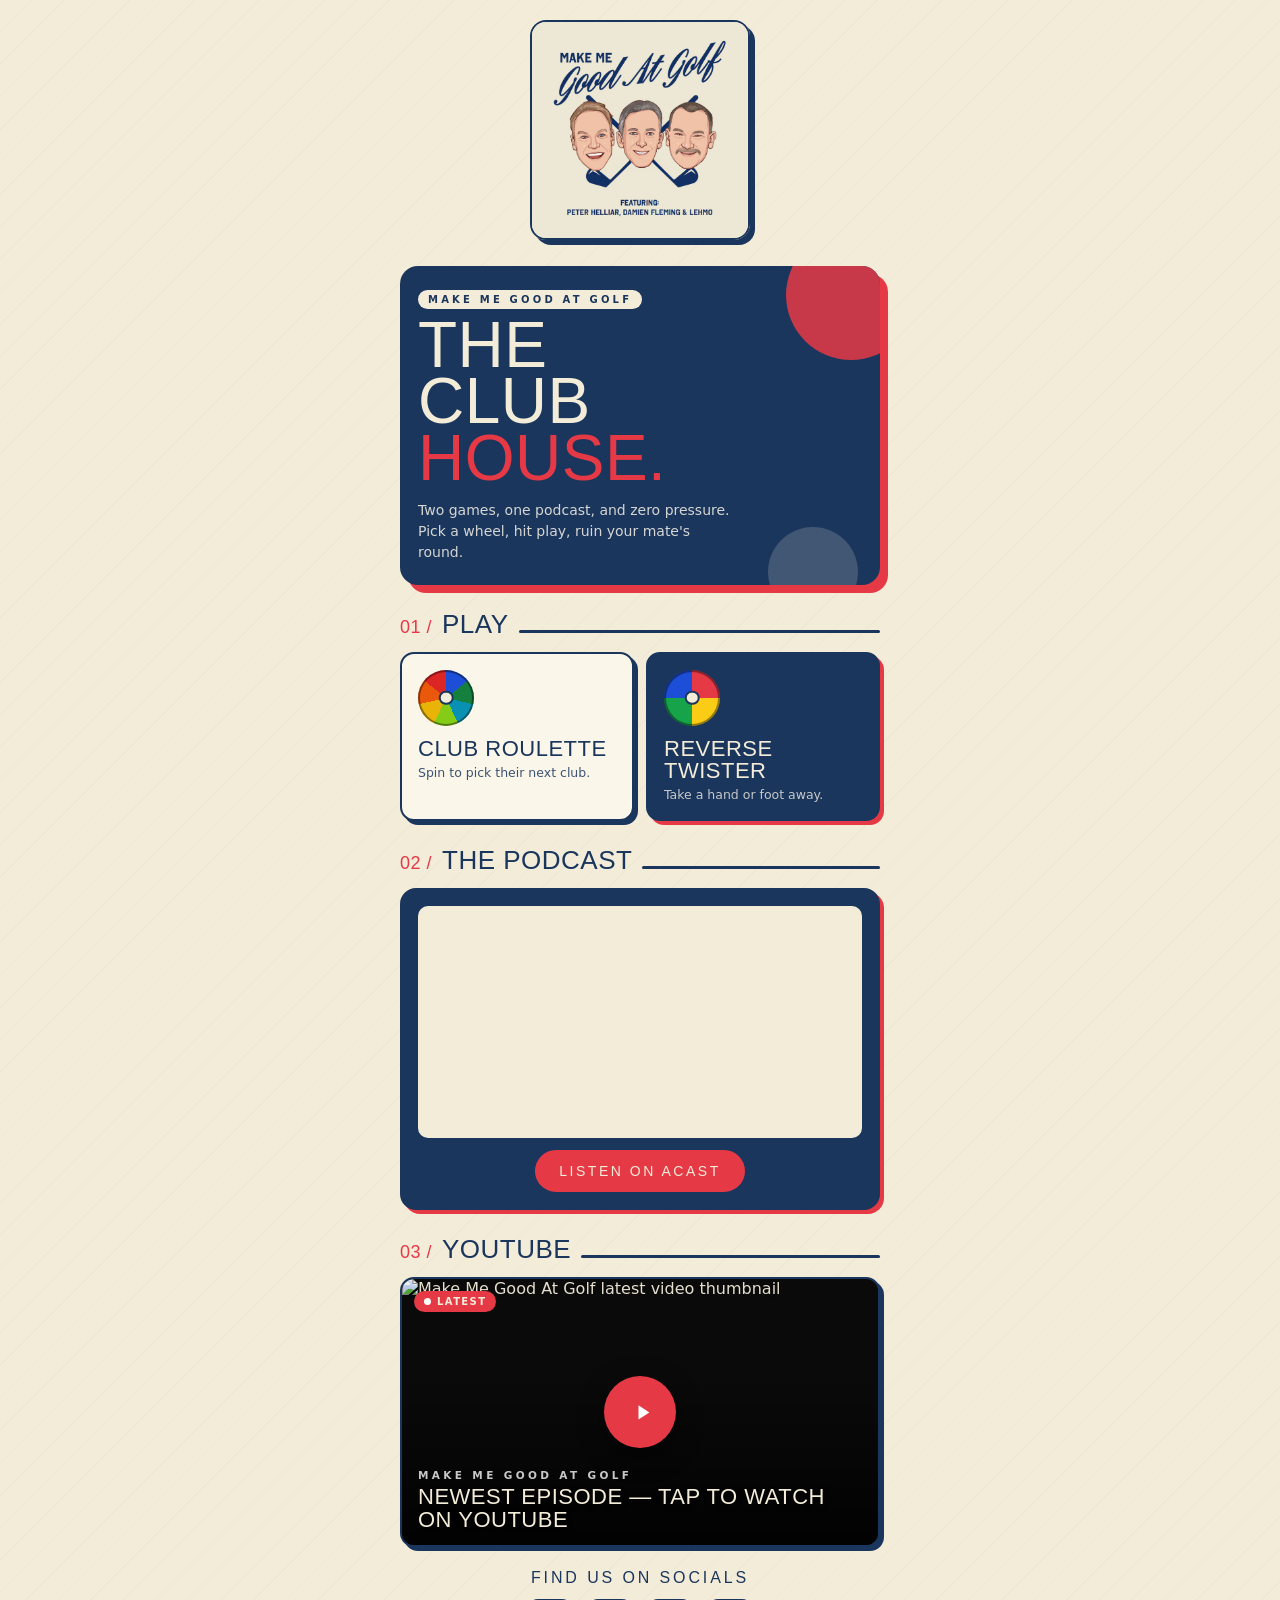
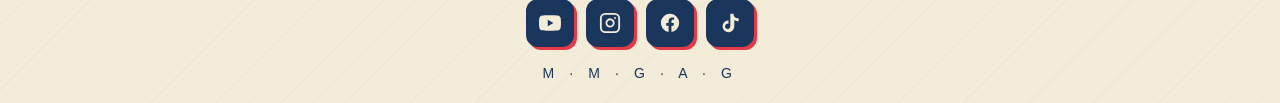
==== commit e431a82f: "Add files via upload" ====
--- a/MMGAG Wheel/index.html
+++ b/MMGAG Wheel/index.html
@@ -2,72 +2,54 @@
 <html lang="en">
 <head>
 <meta charset="UTF-8">
-<meta name="viewport" content="width=device-width, initial-scale=1, viewport-fit=cover, user-scalable=no">
-<meta name="theme-color" content="#0a3d2e">
+<meta name="viewport" content="width=device-width, initial-scale=1, viewport-fit=cover">
+<meta name="theme-color" content="#1b365d">
 <meta name="apple-mobile-web-app-capable" content="yes">
 <meta name="apple-mobile-web-app-status-bar-style" content="black-translucent">
+<meta name="description" content="Make Me Good At Golf — two on-course games (Club Roulette and Reverse Twister), the latest podcast episodes, and the YouTube channel, all in one app.">
+<meta name="referrer" content="strict-origin-when-cross-origin">
+<meta http-equiv="Content-Security-Policy" content="default-src 'self'; img-src 'self' data: https://img.youtube.com https://i.ytimg.com; style-src 'self' 'unsafe-inline' https://fonts.googleapis.com; font-src https://fonts.gstatic.com; script-src 'self' 'unsafe-inline'; frame-src https://open.spotify.com; connect-src https://api.allorigins.win https://corsproxy.io https://api.codetabs.com; base-uri 'self'; form-action 'self';">
 <title>MMGAG · The App</title>
 <link rel="icon" type="image/png" href="app-icon.png">
 <link rel="apple-touch-icon" href="app-icon.png">
 <link rel="preconnect" href="https://fonts.googleapis.com">
 <link rel="preconnect" href="https://fonts.gstatic.com" crossorigin>
-<link href="https://fonts.googleapis.com/css2?family=Bebas+Neue&family=Outfit:wght@400;500;600;700;800&display=swap" rel="stylesheet">
+<link href="https://fonts.googleapis.com/css2?family=Anton&family=DM+Sans:wght@400;500;700;800&display=swap" rel="stylesheet">
 <style>
   *, *::before, *::after { box-sizing: border-box; }
 
   :root {
-    --bg-deep: #06291f;
-    --bg-mid: #0e4a37;
-    --bg-light: #2b7a59;
-    --gold: #f4c542;
-    --gold-2: #c9962a;
-    --cream: #f6f2e7;
-    --ink: #0b1f17;
-    --ink-soft: #1a3d2f;
-    --shadow-card: 0 12px 40px rgba(0,0,0,0.40);
+    --cream: #f3ecd9;
+    --cream-soft: #faf6e9;
+    --navy: #1b365d;
+    --navy-deep: #122444;
+    --navy-bright: #2752a1;
+    --accent: #e63946;
+    --ink: rgba(27, 54, 93, 0.85);
   }
 
   html, body {
-    margin: 0;
-    padding: 0;
-    color: var(--cream);
-    font-family: 'Outfit', -apple-system, BlinkMacSystemFont, 'Segoe UI', sans-serif;
+    margin: 0; padding: 0;
+    color: var(--navy);
+    font-family: 'DM Sans', system-ui, sans-serif;
     min-height: 100dvh;
     -webkit-font-smoothing: antialiased;
-    -moz-osx-font-smoothing: grayscale;
     overscroll-behavior-y: contain;
-  }
-
+    background: var(--cream);
+  }
   body {
-    background:
-      radial-gradient(ellipse at 50% -10%, #2b7a59 0%, transparent 55%),
-      radial-gradient(ellipse at 110% 110%, #134e3a 0%, transparent 60%),
-      linear-gradient(180deg, #0e4a37 0%, #06291f 100%);
-    background-attachment: fixed;
     display: flex;
     flex-direction: column;
     align-items: center;
     padding:
       calc(env(safe-area-inset-top) + 14px)
-      16px
-      calc(env(safe-area-inset-bottom) + 18px)
-      16px;
+      14px
+      calc(env(safe-area-inset-bottom) + 18px);
     min-height: 100dvh;
-    position: relative;
     overflow-x: hidden;
-  }
-
-  body::before {
-    content: '';
-    position: fixed;
-    inset: 0;
-    pointer-events: none;
-    background-image:
-      radial-gradient(circle at 18% 22%, rgba(255,255,255,0.06) 0 1.2px, transparent 1.4px),
-      radial-gradient(circle at 78% 68%, rgba(255,255,255,0.045) 0 1.2px, transparent 1.4px),
-      radial-gradient(circle at 50% 90%, rgba(255,255,255,0.04) 0 1.2px, transparent 1.4px);
-    background-size: 46px 46px, 62px 62px, 38px 38px;
-    z-index: 0;
+    background:
+      repeating-linear-gradient(135deg, transparent 0 22px, rgba(27,54,93,0.025) 22px 23px),
+      var(--cream);
   }
 
   header {
@@ -75,121 +57,159 @@
     max-width: 480px;
     display: flex;
     justify-content: center;
-    z-index: 1;
+    padding: 6px 0 6px;
   }
   .logo {
     width: 100%;
-    max-width: 260px;
+    max-width: 220px;
     height: auto;
     display: block;
-    border-radius: 22px;
-    box-shadow: var(--shadow-card), 0 0 0 2px rgba(244,197,66,0.55) inset;
+    border-radius: 16px;
+    box-shadow: 5px 5px 0 var(--navy);
+    border: 2px solid var(--navy);
   }
 
   main {
     width: 100%;
     max-width: 480px;
+  }
+
+  /* HERO BLOCK */
+  .hero {
+    margin: 20px 0 14px;
+    padding: 22px 18px;
+    background: var(--navy);
+    color: var(--cream);
+    border-radius: 18px;
+    position: relative;
+    overflow: hidden;
+    box-shadow: 8px 8px 0 var(--accent);
+  }
+  .hero::before {
+    content: '';
+    position: absolute;
+    right: -36px; top: -36px;
+    width: 130px; height: 130px;
+    background: var(--accent);
+    border-radius: 50%;
+    opacity: 0.85;
+  }
+  .hero::after {
+    content: '';
+    position: absolute;
+    right: 22px; bottom: -32px;
+    width: 90px; height: 90px;
+    background: var(--cream);
+    border-radius: 50%;
+    opacity: 0.18;
+  }
+  .hero .eyebrow {
+    display: inline-block;
+    padding: 4px 10px;
+    background: var(--cream);
+    color: var(--navy);
+    font-weight: 800;
+    font-size: 10px;
+    letter-spacing: 0.32em;
+    text-transform: uppercase;
+    border-radius: 999px;
+    margin-bottom: 8px;
+  }
+  .hero h1 {
+    font-family: 'Anton', sans-serif;
+    font-weight: 400;
+    margin: 0;
+    font-size: clamp(48px, 13vw, 64px);
+    line-height: 0.88;
+    letter-spacing: 0.5px;
+    text-transform: uppercase;
+    color: var(--cream);
+    position: relative;
+    z-index: 1;
+  }
+  .hero h1 .accent {
+    color: var(--accent);
+    -webkit-text-stroke: 0;
+  }
+  .hero .tagline {
+    margin: 14px 0 0;
+    max-width: 320px;
+    font-size: 14px;
+    line-height: 1.5;
+    color: rgba(246,242,231,0.85);
+    position: relative;
+    z-index: 1;
+  }
+
+  /* SECTION HEADERS */
+  .section-title {
+    width: 100%;
+    display: flex;
+    align-items: baseline;
+    gap: 10px;
+    margin: 24px 0 12px;
+  }
+  .section-title h2 {
+    font-family: 'Anton', sans-serif;
+    font-weight: 400;
+    font-size: 26px;
+    color: var(--navy);
+    margin: 0;
+    letter-spacing: 0.5px;
+    text-transform: uppercase;
+  }
+  .section-title .rule {
+    flex: 1;
+    height: 3px;
+    background: var(--navy);
+    border-radius: 2px;
+  }
+  .section-title .index {
+    font-family: 'Anton', sans-serif;
+    font-size: 18px;
+    color: var(--accent);
+    letter-spacing: 0.5px;
+  }
+
+  /* GAME CARDS */
+  .games {
+    width: 100%;
+    display: grid;
+    grid-template-columns: 1fr 1fr;
+    gap: 12px;
+  }
+  .game-card {
     display: flex;
     flex-direction: column;
-    align-items: center;
-    z-index: 1;
-    flex: 1;
-  }
-
-  h1 {
-    font-family: 'Bebas Neue', sans-serif;
-    font-weight: 400;
-    letter-spacing: 2.4px;
-    margin: 22px 0 4px;
-    font-size: clamp(32px, 8vw, 42px);
-    color: var(--cream);
-    text-shadow: 0 2px 10px rgba(0,0,0,0.5);
-    text-align: center;
-    line-height: 1;
-  }
-  .subtitle {
-    margin: 0 0 18px;
-    font-size: 14px;
-    color: rgba(246,242,231,0.8);
-    text-align: center;
-    max-width: 340px;
-    line-height: 1.45;
-    padding: 0 6px;
-  }
-
-  /* SECTION HEADERS */
-  .section-title {
-    width: 100%;
-    display: flex;
-    align-items: center;
-    gap: 10px;
-    margin: 22px 0 12px;
-  }
-  .section-title h2 {
-    font-family: 'Bebas Neue', sans-serif;
-    font-weight: 400;
-    letter-spacing: 2px;
-    font-size: 18px;
-    color: var(--gold);
-    margin: 0;
-  }
-  .section-title .rule {
-    flex: 1;
-    height: 1px;
-    background: linear-gradient(90deg, rgba(244,197,66,0.45) 0%, rgba(244,197,66,0) 100%);
-  }
-
-  /* GAME CARDS */
-  .games {
-    width: 100%;
-    display: grid;
-    grid-template-columns: 1fr;
-    gap: 12px;
-  }
-  .game-card {
-    display: flex;
-    align-items: center;
-    gap: 14px;
     padding: 16px;
-    border-radius: 18px;
     text-decoration: none;
-    color: var(--cream);
-    border: 1.5px solid rgba(244,197,66,0.35);
-    background: linear-gradient(180deg, rgba(0,0,0,0.36) 0%, rgba(0,0,0,0.22) 100%);
-    box-shadow: 0 8px 24px rgba(0,0,0,0.35);
-    transition: transform 0.18s ease, border-color 0.25s ease, box-shadow 0.25s ease, background 0.25s ease;
-    -webkit-tap-highlight-color: transparent;
+    color: var(--navy);
+    background: var(--cream-soft);
+    border: 2px solid var(--navy);
+    border-radius: 14px;
+    transition: transform 0.18s ease, box-shadow 0.25s ease, background 0.25s ease;
     position: relative;
-    overflow: hidden;
-  }
-  .game-card::before {
-    content: '';
-    position: absolute;
-    inset: 0;
-    border-radius: 18px;
-    pointer-events: none;
-    opacity: 0.0;
-    transition: opacity 0.3s ease;
-    background:
-      radial-gradient(circle at 90% 10%, rgba(244,197,66,0.16) 0%, transparent 60%);
-  }
+    min-height: 168px;
+    box-shadow: 4px 4px 0 var(--navy);
+  }
+  .game-card.inverted {
+    background: var(--navy);
+    color: var(--cream);
+    box-shadow: 4px 4px 0 var(--accent);
+  }
+  .game-card.inverted .card-title { color: var(--cream); }
+  .game-card.inverted .card-desc  { color: rgba(246,242,231,0.78); }
   .game-card:hover {
-    transform: translateY(-2px);
-    border-color: var(--gold);
-    box-shadow: 0 12px 32px rgba(0,0,0,0.45), 0 0 0 1px rgba(244,197,66,0.2);
-  }
-  .game-card:hover::before { opacity: 1; }
-  .game-card:active { transform: scale(0.985); }
-
+    transform: translate(-2px, -2px);
+    box-shadow: 6px 6px 0 var(--navy);
+  }
+  .game-card.inverted:hover { box-shadow: 6px 6px 0 var(--accent); }
   .card-art {
-    flex-shrink: 0;
-    width: 64px;
-    height: 64px;
+    width: 56px; height: 56px;
     border-radius: 50%;
-    display: flex;
-    align-items: center;
-    justify-content: center;
-    box-shadow: inset 0 0 0 2px rgba(0,0,0,0.45);
+    box-shadow: inset 0 0 0 2px rgba(0,0,0,0.4);
+    margin-bottom: 12px;
+    position: relative;
   }
   .roulette-art {
     background:
@@ -201,16 +221,15 @@
         #eab308 205.71deg 257.14deg,
         #ea580c 257.14deg 308.57deg,
         #dc2626 308.57deg 360deg);
-    position: relative;
-  }
-  .roulette-art::after {
-    content: '';
-    position: absolute;
-    width: 24%;
-    height: 24%;
-    background: radial-gradient(circle at 35% 30%, #fff, #b39f6c);
-    border-radius: 50%;
-    border: 2px solid var(--ink);
+  }
+  .roulette-art::after, .twister-art::after {
+    content:''; position:absolute;
+    left:50%; top:50%;
+    width:26%; height:26%;
+    transform:translate(-50%,-50%);
+    background: var(--cream);
+    border-radius:50%;
+    border:2px solid var(--navy);
   }
   .twister-art {
     background:
@@ -219,75 +238,74 @@
         #facc15 90deg 180deg,
         #16a34a 180deg 270deg,
         #1d4ed8 270deg 360deg);
-    position: relative;
-  }
-  .twister-art::after {
-    content: '';
-    position: absolute;
-    width: 22%;
-    height: 22%;
-    background: #f3ecd9;
-    border-radius: 50%;
-    border: 2px solid #1b365d;
-  }
-
-  .card-body {
-    flex: 1;
-    min-width: 0;
   }
   .card-title {
-    font-family: 'Bebas Neue', sans-serif;
+    font-family: 'Anton', sans-serif;
     font-weight: 400;
     font-size: 22px;
-    letter-spacing: 1.4px;
-    color: var(--cream);
-    margin: 0 0 2px;
+    margin: 0 0 4px;
+    color: var(--navy);
     line-height: 1;
+    letter-spacing: 0.5px;
+    text-transform: uppercase;
   }
   .card-desc {
-    font-size: 13px;
-    color: rgba(246,242,231,0.72);
+    font-size: 12.5px;
+    color: var(--ink);
     margin: 0;
-    line-height: 1.35;
-  }
-  .card-arrow {
-    color: var(--gold);
-    font-size: 22px;
-    flex-shrink: 0;
-    transition: transform 0.2s ease;
-  }
-  .game-card:hover .card-arrow { transform: translateX(4px); }
-
-  /* PODCAST */
-  .podcast {
-    width: 100%;
-    display: flex;
-    flex-direction: column;
-    align-items: stretch;
-    gap: 10px;
+    line-height: 1.4;
+  }
+
+  /* PODCAST PANEL */
+  .panel {
+    width: 100%;
+    background: var(--navy);
+    color: var(--cream);
+    border-radius: 16px;
+    padding: 16px;
+    margin-bottom: 12px;
+    border: 2px solid var(--navy);
+    box-shadow: 4px 4px 0 var(--accent);
   }
   .podcast-frame {
     width: 100%;
-    border-radius: 14px;
+    border-radius: 10px;
     overflow: hidden;
-    background: rgba(0,0,0,0.32);
-    border: 1.5px solid rgba(244,197,66,0.3);
-    box-shadow: var(--shadow-card);
+    background: var(--cream);
   }
   .podcast-frame iframe {
     display: block;
     width: 100%;
-    height: 352px;
+    height: 232px;
     border: 0;
   }
+  .listen-row {
+    text-align: center;
+    margin-top: 12px;
+  }
+  .listen {
+    display: inline-flex;
+    align-items: center;
+    justify-content: center;
+    gap: 9px;
+    padding: 11px 22px;
+    border-radius: 999px;
+    background: var(--accent);
+    color: var(--cream);
+    font-family: 'Anton', sans-serif;
+    font-weight: 400;
+    font-size: 14px;
+    letter-spacing: 0.18em;
+    text-transform: uppercase;
+    text-decoration: none;
+    border: 2px solid var(--accent);
+    transition: transform 0.15s ease, box-shadow 0.2s ease;
+    -webkit-tap-highlight-color: transparent;
+  }
+  .listen:hover { transform: translate(-1px,-1px); }
+  .listen:active { transform: scale(0.97); }
 
   /* YOUTUBE */
-  .youtube {
-    width: 100%;
-    display: flex;
-    flex-direction: column;
-    gap: 10px;
-  }
   .yt-card {
     position: relative;
     display: block;
@@ -296,189 +314,80 @@
     border-radius: 14px;
     overflow: hidden;
     background: #0a0a0a;
-    border: 1.5px solid rgba(244,197,66,0.3);
-    box-shadow: var(--shadow-card);
+    border: 2px solid var(--navy);
+    box-shadow: 4px 4px 0 var(--navy);
     text-decoration: none;
     color: var(--cream);
-    transition: transform 0.2s ease, border-color 0.25s ease, box-shadow 0.25s ease;
-    -webkit-tap-highlight-color: transparent;
-  }
-  .yt-card:hover {
-    transform: translateY(-2px);
-    border-color: var(--gold);
-    box-shadow: 0 14px 36px rgba(0,0,0,0.5);
-  }
-  .yt-card:active { transform: scale(0.99); }
-  .yt-thumb-img {
-    display: block;
-    width: 100%;
-    height: 100%;
-    object-fit: cover;
-    transition: transform 0.35s ease, opacity 0.25s ease;
-    opacity: 0.92;
-  }
-  .yt-card:hover .yt-thumb-img { transform: scale(1.04); opacity: 1; }
+    margin-bottom: 12px;
+    transition: transform 0.18s ease, box-shadow 0.25s ease;
+  }
+  .yt-card:hover { transform: translate(-2px,-2px); box-shadow: 6px 6px 0 var(--navy); }
+  .yt-card img {
+    display: block; width: 100%; height: 100%;
+    object-fit: cover; opacity: 0.94;
+    transition: opacity 0.25s ease, transform 0.35s ease;
+  }
+  .yt-card:hover img { transform: scale(1.03); opacity: 1; }
+  .yt-card.is-loading img { opacity: 0.4; }
   .yt-overlay {
-    position: absolute;
-    inset: 0;
-    display: flex;
-    align-items: center;
-    justify-content: center;
-    background:
-      linear-gradient(180deg, rgba(0,0,0,0) 35%, rgba(0,0,0,0.78) 100%),
-      radial-gradient(circle at 50% 45%, rgba(0,0,0,0.15) 0%, transparent 60%);
+    position: absolute; inset: 0;
+    display: flex; align-items: center; justify-content: center;
+    background: linear-gradient(180deg, rgba(0,0,0,0) 35%, rgba(0,0,0,0.82) 100%);
     pointer-events: none;
   }
   .yt-play-btn {
-    width: clamp(56px, 16vw, 78px);
-    height: clamp(56px, 16vw, 78px);
+    width: clamp(56px, 16vw, 72px);
+    height: clamp(56px, 16vw, 72px);
     border-radius: 50%;
-    background: rgba(255, 0, 51, 0.92);
-    display: flex;
-    align-items: center;
-    justify-content: center;
-    box-shadow: 0 8px 28px rgba(0,0,0,0.55), 0 0 0 6px rgba(255,255,255,0.06);
-    transition: transform 0.2s ease, background 0.2s ease;
-  }
-  .yt-card:hover .yt-play-btn {
-    transform: scale(1.08);
-    background: #ff0033;
-  }
-  .yt-play-btn svg {
-    width: 40%;
-    height: 40%;
-    color: #fff;
-    display: block;
-    /* tiny optical nudge so the triangle's visual centroid sits dead-centre */
-    transform: translateX(6%);
-  }
+    background: var(--accent);
+    display: flex; align-items: center; justify-content: center;
+    box-shadow: 0 8px 24px rgba(0,0,0,0.5);
+    transition: transform 0.2s ease;
+  }
+  .yt-card:hover .yt-play-btn { transform: scale(1.08); }
+  .yt-play-btn svg { width: 40%; height: 40%; color: #fff; transform: translateX(6%); display: block; }
   .yt-info {
-    position: absolute;
-    left: 0; right: 0; bottom: 0;
+    position: absolute; left: 0; right: 0; bottom: 0;
     padding: 14px 16px;
     pointer-events: none;
   }
   .yt-channel {
     display: block;
-    font-size: 10.5px;
-    letter-spacing: 3.6px;
-    color: rgba(255,255,255,0.75);
-    text-transform: uppercase;
-    font-weight: 700;
+    font-size: 10.5px; letter-spacing: 0.32em;
+    color: rgba(255,255,255,0.78);
+    text-transform: uppercase; font-weight: 800;
   }
   .yt-title {
     display: -webkit-box;
     -webkit-line-clamp: 2;
     -webkit-box-orient: vertical;
     overflow: hidden;
-    font-family: 'Bebas Neue', sans-serif;
+    font-family: 'Anton', sans-serif;
     font-size: clamp(18px, 4.8vw, 22px);
-    letter-spacing: 0.9px;
     margin-top: 4px;
+    line-height: 1.05;
+    letter-spacing: 0.5px;
+    text-transform: uppercase;
     color: var(--cream);
     text-shadow: 0 2px 6px rgba(0,0,0,0.7);
-    line-height: 1.15;
   }
   .yt-badge {
-    position: absolute;
-    top: 12px;
-    left: 12px;
-    display: inline-flex;
-    align-items: center;
-    gap: 6px;
-    padding: 5px 10px;
-    border-radius: 999px;
-    background: rgba(0,0,0,0.7);
-    border: 1px solid rgba(255,255,255,0.18);
-    color: #fff;
-    font-size: 10px;
-    font-weight: 800;
-    letter-spacing: 1.4px;
-    backdrop-filter: blur(4px);
-    -webkit-backdrop-filter: blur(4px);
+    position: absolute; top: 12px; left: 12px;
+    display: inline-flex; align-items: center; gap: 6px;
+    padding: 5px 10px; border-radius: 999px;
+    background: var(--accent); color: var(--cream);
+    font-size: 10px; font-weight: 800; letter-spacing: 1.4px;
   }
   .yt-badge-dot {
-    width: 7px;
-    height: 7px;
-    border-radius: 50%;
-    background: #ff4444;
-    box-shadow: 0 0 0 0 rgba(255, 68, 68, 0.6);
+    width: 7px; height: 7px; border-radius: 50%;
+    background: #fff;
+    box-shadow: 0 0 0 0 rgba(255,255,255,0.6);
     animation: livePulse 1.8s infinite;
   }
-  .yt-card.is-loading .yt-thumb-img { opacity: 0.45; }
-  .watch-link {
-    display: inline-flex;
-    align-items: center;
-    justify-content: center;
-    gap: 9px;
-    margin: 4px auto 0;
-    padding: 11px 22px;
-    border-radius: 999px;
-    background: linear-gradient(180deg, rgba(255,0,51,0.18) 0%, rgba(255,0,51,0.05) 100%);
-    border: 1.5px solid rgba(255,77,77,0.55);
-    color: var(--cream);
-    font-family: 'Outfit', sans-serif;
-    font-weight: 700;
-    font-size: 13px;
-    letter-spacing: 0.5px;
-    text-decoration: none;
-    transition: transform 0.15s ease, background 0.2s ease, border-color 0.2s ease, box-shadow 0.25s ease;
-    -webkit-tap-highlight-color: transparent;
-  }
-  .watch-link:hover {
-    background: linear-gradient(180deg, rgba(255,0,51,0.32) 0%, rgba(255,0,51,0.14) 100%);
-    border-color: #ff4d4d;
-    box-shadow: 0 6px 18px rgba(255,77,77,0.28);
-  }
-  .watch-link:active { transform: scale(0.97); }
-  .watch-link svg { width: 18px; height: 18px; color: #ff4d4d; }
-  .podcast-note {
-    font-size: 12px;
-    color: rgba(246,242,231,0.6);
-    text-align: center;
-    line-height: 1.45;
-    margin: 0;
-  }
-
-  /* LISTEN PILL (Acast) */
-  .listen {
-    display: inline-flex;
-    align-items: center;
-    justify-content: center;
-    gap: 9px;
-    margin: 4px auto 0;
-    padding: 11px 22px;
-    border-radius: 999px;
-    background: linear-gradient(180deg, rgba(244,197,66,0.18) 0%, rgba(244,197,66,0.06) 100%);
-    border: 1.5px solid rgba(244,197,66,0.55);
-    color: var(--cream);
-    font-family: 'Outfit', sans-serif;
-    font-weight: 700;
-    font-size: 13px;
-    letter-spacing: 0.5px;
-    text-decoration: none;
-    transition: transform 0.15s ease, background 0.2s ease, border-color 0.2s ease, box-shadow 0.25s ease;
-    -webkit-tap-highlight-color: transparent;
-  }
-  .listen:hover {
-    background: linear-gradient(180deg, rgba(244,197,66,0.3) 0%, rgba(244,197,66,0.15) 100%);
-    border-color: var(--gold);
-    box-shadow: 0 6px 18px rgba(244,197,66,0.28);
-  }
-  .listen:active { transform: scale(0.97); }
-  .listen svg { width: 16px; height: 16px; color: var(--gold); }
-  .listen .listen-pulse {
-    width: 8px;
-    height: 8px;
-    border-radius: 50%;
-    background: #ff4d4d;
-    box-shadow: 0 0 0 0 rgba(255, 77, 77, 0.7);
-    animation: livePulse 1.8s infinite;
-  }
   @keyframes livePulse {
-    0%   { box-shadow: 0 0 0 0   rgba(255,77,77,0.7); }
-    70%  { box-shadow: 0 0 0 9px rgba(255,77,77,0); }
-    100% { box-shadow: 0 0 0 0   rgba(255,77,77,0); }
+    0%   { box-shadow: 0 0 0 0   rgba(255,255,255,0.5); }
+    70%  { box-shadow: 0 0 0 8px rgba(255,255,255,0); }
+    100% { box-shadow: 0 0 0 0   rgba(255,255,255,0); }
   }
 
   /* SOCIALS */
@@ -488,62 +397,63 @@
     text-align: center;
   }
   .socials-label {
-    font-size: 11px;
-    letter-spacing: 2.4px;
-    text-transform: uppercase;
-    color: var(--gold);
-    font-weight: 700;
-    margin: 0 0 10px;
+    font-family: 'Anton', sans-serif;
+    font-size: 16px;
+    letter-spacing: 0.18em;
+    text-transform: uppercase;
+    color: var(--navy);
+    margin: 0 0 12px;
   }
   .social-row {
     display: flex;
     justify-content: center;
-    gap: 14px;
+    gap: 12px;
   }
   .social-link {
     display: inline-flex;
     align-items: center;
     justify-content: center;
-    width: 48px;
-    height: 48px;
-    border-radius: 50%;
-    background: rgba(0,0,0,0.32);
-    border: 1.5px solid rgba(244,197,66,0.45);
-    color: var(--cream);
-    transition: transform 0.15s ease, background 0.25s ease, border-color 0.25s ease, color 0.2s ease;
+    width: 48px; height: 48px;
+    border-radius: 12px;
+    background: var(--navy);
+    border: 2px solid var(--navy);
+    color: var(--cream);
+    transition: transform 0.15s ease, background 0.2s ease, color 0.2s ease, box-shadow 0.2s ease;
     text-decoration: none;
+    box-shadow: 3px 3px 0 var(--accent);
     -webkit-tap-highlight-color: transparent;
   }
-  .social-link:hover { transform: translateY(-2px); border-color: var(--gold); }
-  .social-link:active { transform: scale(0.94); }
+  .social-link:hover { transform: translate(-2px,-2px); box-shadow: 5px 5px 0 var(--accent); }
+  .social-link:active { transform: scale(0.96); }
   .social-link svg { width: 22px; height: 22px; display: block; }
-  .social-link.yt:hover { background: #ff0033; border-color: #ff0033; color: #fff; }
-  .social-link.ig:hover {
-    background: linear-gradient(135deg, #feda77 0%, #f58529 25%, #dd2a7b 55%, #8134af 80%, #515bd4 100%);
-    border-color: #dd2a7b;
-    color: #fff;
-  }
-  .social-link.fb:hover { background: #1877f2; border-color: #1877f2; color: #fff; }
-  .social-link.tt:hover {
-    background: linear-gradient(135deg, #25f4ee 0%, #000000 50%, #fe2c55 100%);
-    border-color: #fe2c55;
-    color: #fff;
-  }
 
   .footer-note {
-    font-size: 11.5px;
-    color: rgba(246,242,231,0.5);
+    font-family: 'Anton', sans-serif;
+    font-size: 14px;
+    color: var(--navy);
     margin: 18px 0 4px;
     text-align: center;
-    letter-spacing: 1px;
-    text-transform: uppercase;
-  }
-
-  @media (max-width: 360px) {
-    .logo { max-width: 220px; }
-    .card-title { font-size: 20px; }
-    .card-desc { font-size: 12.5px; }
-    .podcast-frame iframe { height: 320px; }
+    letter-spacing: 0.4em;
+    text-transform: uppercase;
+  }
+
+  /* Keyboard focus ring */
+  a:focus-visible,
+  button:focus-visible,
+  [tabindex]:focus-visible {
+    outline: 3px solid var(--accent);
+    outline-offset: 3px;
+    border-radius: 6px;
+  }
+
+  /* Respect users who prefer less motion */
+  @media (prefers-reduced-motion: reduce) {
+    *, *::before, *::after {
+      animation-duration: 0.01ms !important;
+      animation-iteration-count: 1 !important;
+      transition-duration: 0.01ms !important;
+      scroll-behavior: auto !important;
+    }
   }
 </style>
 </head>
@@ -554,133 +464,107 @@
 </header>
 
 <main>
-  <h1>The Clubhouse</h1>
-  <p class="subtitle">Two games, one pod, and zero pressure. Pick something below.</p>
+
+  <section class="hero">
+    <span class="eyebrow">Make Me Good At Golf</span>
+    <h1>The<br>Club<br><span class="accent">House.</span></h1>
+    <p class="tagline">Two games, one podcast, and zero pressure. Pick a wheel, hit play, ruin your mate's round.</p>
+  </section>
 
   <div class="section-title">
+    <span class="index">01 /</span>
     <h2>Play</h2>
-    <span class="rule" aria-hidden="true"></span>
+    <span class="rule"></span>
   </div>
 
   <nav class="games" aria-label="Games">
     <a class="game-card" href="roulette.html">
       <span class="card-art roulette-art" aria-hidden="true"></span>
-      <span class="card-body">
-        <span class="card-title">Club Roulette</span>
-        <span class="card-desc">Spin the wheel to nominate the club your partner has to use for their next shot.</span>
-      </span>
-      <span class="card-arrow" aria-hidden="true">→</span>
+      <span class="card-title">Club Roulette</span>
+      <span class="card-desc">Spin to pick their next club.</span>
     </a>
-    <a class="game-card" href="twister.html">
+    <a class="game-card inverted" href="twister.html">
       <span class="card-art twister-art" aria-hidden="true"></span>
-      <span class="card-body">
-        <span class="card-title">Reverse Twister</span>
-        <span class="card-desc">Spin for a body part to swing without: left hand, right hand, left foot, right foot.</span>
-      </span>
-      <span class="card-arrow" aria-hidden="true">→</span>
+      <span class="card-title">Reverse Twister</span>
+      <span class="card-desc">Take a hand or foot away.</span>
     </a>
   </nav>
 
   <div class="section-title">
+    <span class="index">02 /</span>
     <h2>The Podcast</h2>
-    <span class="rule" aria-hidden="true"></span>
+    <span class="rule"></span>
   </div>
 
-  <section class="podcast" aria-label="Make Me Good At Golf podcast">
+  <div class="panel">
     <div class="podcast-frame">
-      <iframe
-        title="Make Me Good At Golf on Spotify"
-        src="https://open.spotify.com/embed/show/3DBJkGyAVUPdyEbeNa4sU3?utm_source=generator&amp;theme=0"
-        loading="lazy"
-        allow="autoplay; clipboard-write; encrypted-media; fullscreen; picture-in-picture"
-        allowfullscreen></iframe>
+      <iframe title="MMGAG on Spotify"
+        src="https://open.spotify.com/embed/show/3DBJkGyAVUPdyEbeNa4sU3?utm_source=generator"
+        loading="lazy" allowfullscreen
+        allow="autoplay; clipboard-write; encrypted-media; fullscreen; picture-in-picture"></iframe>
     </div>
-    <p class="podcast-note">Browse and preview every episode above. For full playback without a sign-in, hit the Acast link.</p>
-    <a class="listen" href="https://shows.acast.com/make-me-good-at-golf" target="_blank" rel="noopener noreferrer" aria-label="Listen on Acast">
-      <span class="listen-pulse" aria-hidden="true"></span>
-      <svg viewBox="0 0 24 24" fill="none" stroke="currentColor" stroke-width="2" stroke-linecap="round" stroke-linejoin="round" aria-hidden="true">
-        <path d="M3 18v-6a9 9 0 0 1 18 0v6"/>
-        <path d="M21 19a2 2 0 0 1-2 2h-1v-6h3z"/>
-        <path d="M3 19a2 2 0 0 0 2 2h1v-6H3z"/>
-      </svg>
-      <span>Listen on Acast (no account)</span>
-    </a>
-  </section>
+    <div class="listen-row">
+      <a class="listen" href="https://shows.acast.com/make-me-good-at-golf" target="_blank" rel="noopener noreferrer">
+        Listen on Acast
+      </a>
+    </div>
+  </div>
 
   <div class="section-title">
-    <h2>Watch on YouTube</h2>
-    <span class="rule" aria-hidden="true"></span>
+    <span class="index">03 /</span>
+    <h2>YouTube</h2>
+    <span class="rule"></span>
   </div>
 
-  <section class="youtube" aria-label="Make Me Good At Golf on YouTube">
-    <a id="yt-card" class="yt-card is-loading"
-       href="https://www.youtube.com/@MakeMeGoodAtGolf"
-       target="_blank" rel="noopener noreferrer"
-       aria-label="Watch the latest Make Me Good At Golf video on YouTube">
-      <img id="yt-thumb-img" class="yt-thumb-img"
-           src="https://img.youtube.com/vi/uk0T1Ps2_34/hqdefault.jpg"
-           alt="Make Me Good At Golf latest video thumbnail"
-           loading="lazy"
-           referrerpolicy="no-referrer">
-      <span class="yt-overlay" aria-hidden="true">
-        <span class="yt-play-btn">
-          <svg viewBox="0 0 24 24" fill="currentColor" aria-hidden="true">
-            <path d="M9 6v12l9-6z"/>
-          </svg>
-        </span>
+  <a id="yt-card" class="yt-card is-loading"
+     href="https://www.youtube.com/@MakeMeGoodAtGolf"
+     target="_blank" rel="noopener noreferrer"
+     aria-label="Watch the latest Make Me Good At Golf video">
+    <img id="yt-thumb-img"
+         src="https://img.youtube.com/vi/uk0T1Ps2_34/hqdefault.jpg"
+         alt="Make Me Good At Golf latest video thumbnail"
+         loading="lazy" referrerpolicy="no-referrer">
+    <span class="yt-overlay" aria-hidden="true">
+      <span class="yt-play-btn">
+        <svg viewBox="0 0 24 24" fill="currentColor" aria-hidden="true">
+          <path d="M9 6v12l9-6z"/>
+        </svg>
       </span>
-      <span class="yt-badge" aria-hidden="true">
-        <span class="yt-badge-dot"></span>
-        <span>LATEST</span>
-      </span>
-      <span class="yt-info">
-        <span class="yt-channel">Make Me Good At Golf</span>
-        <span class="yt-title" id="yt-title">Newest episode &mdash; tap to watch on YouTube</span>
-      </span>
-    </a>
-    <a class="watch-link" href="https://www.youtube.com/@MakeMeGoodAtGolf" target="_blank" rel="noopener noreferrer" aria-label="Open the MMGAG YouTube channel">
-      <svg viewBox="0 0 24 24" fill="currentColor" aria-hidden="true">
-        <path d="M23.498 6.186a3.016 3.016 0 0 0-2.122-2.136C19.505 3.545 12 3.545 12 3.545s-7.505 0-9.377.505A3.017 3.017 0 0 0 .502 6.186C0 8.07 0 12 0 12s0 3.93.502 5.814a3.016 3.016 0 0 0 2.122 2.136c1.871.505 9.377.505 9.377.505s7.505 0 9.377-.505a3.015 3.015 0 0 0 2.122-2.136C24 15.93 24 12 24 12s0-3.93-.502-5.814zM9.545 15.568V8.432L15.818 12l-6.273 3.568z"/>
-      </svg>
-      <span>Open the YouTube channel</span>
-    </a>
-  </section>
-
-  <section class="socials" aria-label="Find Make Me Good At Golf on social media">
+    </span>
+    <span class="yt-badge" aria-hidden="true">
+      <span class="yt-badge-dot"></span>
+      <span>LATEST</span>
+    </span>
+    <span class="yt-info">
+      <span class="yt-channel">Make Me Good At Golf</span>
+      <span class="yt-title" id="yt-title">Newest episode &mdash; tap to watch on YouTube</span>
+    </span>
+  </a>
+
+  <section class="socials">
     <p class="socials-label">Find us on socials</p>
     <div class="social-row">
-      <a class="social-link yt" href="https://www.youtube.com/@MakeMeGoodAtGolf" target="_blank" rel="noopener noreferrer" aria-label="MMGAG on YouTube">
-        <svg viewBox="0 0 24 24" fill="currentColor" aria-hidden="true">
-          <path d="M23.498 6.186a3.016 3.016 0 0 0-2.122-2.136C19.505 3.545 12 3.545 12 3.545s-7.505 0-9.377.505A3.017 3.017 0 0 0 .502 6.186C0 8.07 0 12 0 12s0 3.93.502 5.814a3.016 3.016 0 0 0 2.122 2.136c1.871.505 9.377.505 9.377.505s7.505 0 9.377-.505a3.015 3.015 0 0 0 2.122-2.136C24 15.93 24 12 24 12s0-3.93-.502-5.814zM9.545 15.568V8.432L15.818 12l-6.273 3.568z"/>
-        </svg>
+      <a class="social-link" href="https://www.youtube.com/@MakeMeGoodAtGolf" target="_blank" rel="noopener noreferrer" aria-label="YouTube">
+        <svg viewBox="0 0 24 24" fill="currentColor"><path d="M23.498 6.186a3.016 3.016 0 0 0-2.122-2.136C19.505 3.545 12 3.545 12 3.545s-7.505 0-9.377.505A3.017 3.017 0 0 0 .502 6.186C0 8.07 0 12 0 12s0 3.93.502 5.814a3.016 3.016 0 0 0 2.122 2.136c1.871.505 9.377.505 9.377.505s7.505 0 9.377-.505a3.015 3.015 0 0 0 2.122-2.136C24 15.93 24 12 24 12s0-3.93-.502-5.814zM9.545 15.568V8.432L15.818 12l-6.273 3.568z"/></svg>
       </a>
-      <a class="social-link ig" href="https://www.instagram.com/makemegoodatgolf/" target="_blank" rel="noopener noreferrer" aria-label="MMGAG on Instagram">
-        <svg viewBox="0 0 24 24" fill="none" stroke="currentColor" stroke-width="2" stroke-linecap="round" stroke-linejoin="round" aria-hidden="true">
-          <rect x="2" y="2" width="20" height="20" rx="5" ry="5"/>
-          <path d="M16 11.37A4 4 0 1 1 12.63 8 4 4 0 0 1 16 11.37z"/>
-          <line x1="17.5" y1="6.5" x2="17.51" y2="6.5"/>
-        </svg>
+      <a class="social-link" href="https://www.instagram.com/makemegoodatgolf/" target="_blank" rel="noopener noreferrer" aria-label="Instagram">
+        <svg viewBox="0 0 24 24" fill="none" stroke="currentColor" stroke-width="2" stroke-linecap="round" stroke-linejoin="round"><rect x="2" y="2" width="20" height="20" rx="5"/><path d="M16 11.37A4 4 0 1 1 12.63 8 4 4 0 0 1 16 11.37z"/><line x1="17.5" y1="6.5" x2="17.51" y2="6.5"/></svg>
       </a>
-      <a class="social-link fb" href="https://www.facebook.com/p/Make-Me-Good-At-Golf-61578150490295/" target="_blank" rel="noopener noreferrer" aria-label="MMGAG on Facebook">
-        <svg viewBox="0 0 24 24" fill="currentColor" aria-hidden="true">
-          <path d="M22 12a10 10 0 1 0-11.56 9.88v-6.99H7.9V12h2.54V9.8c0-2.51 1.49-3.9 3.78-3.9 1.09 0 2.24.2 2.24.2v2.46H15.2c-1.24 0-1.63.77-1.63 1.56V12h2.77l-.44 2.89h-2.33v6.99A10 10 0 0 0 22 12z"/>
-        </svg>
+      <a class="social-link" href="https://www.facebook.com/p/Make-Me-Good-At-Golf-61578150490295/" target="_blank" rel="noopener noreferrer" aria-label="Facebook">
+        <svg viewBox="0 0 24 24" fill="currentColor"><path d="M22 12a10 10 0 1 0-11.56 9.88v-6.99H7.9V12h2.54V9.8c0-2.51 1.49-3.9 3.78-3.9 1.09 0 2.24.2 2.24.2v2.46H15.2c-1.24 0-1.63.77-1.63 1.56V12h2.77l-.44 2.89h-2.33v6.99A10 10 0 0 0 22 12z"/></svg>
       </a>
-      <a class="social-link tt" href="https://shorturl.at/FNKSz" target="_blank" rel="noopener noreferrer" aria-label="MMGAG on TikTok">
-        <svg viewBox="0 0 24 24" fill="currentColor" aria-hidden="true">
-          <path d="M19.59 6.69a4.83 4.83 0 0 1-3.77-4.25V2h-3.45v13.67a2.89 2.89 0 0 1-5.2 1.74 2.89 2.89 0 0 1 2.31-4.64 2.93 2.93 0 0 1 .88.13V9.4a6.84 6.84 0 0 0-1-.05A6.33 6.33 0 0 0 5.8 20.1a6.34 6.34 0 0 0 10.86-4.43V8.69a8.16 8.16 0 0 0 4.77 1.52v-3.4a4.85 4.85 0 0 1-1.84-.12Z"/>
-        </svg>
+      <a class="social-link" href="https://shorturl.at/FNKSz" target="_blank" rel="noopener noreferrer" aria-label="TikTok">
+        <svg viewBox="0 0 24 24" fill="currentColor"><path d="M19.59 6.69a4.83 4.83 0 0 1-3.77-4.25V2h-3.45v13.67a2.89 2.89 0 0 1-5.2 1.74 2.89 2.89 0 0 1 2.31-4.64 2.93 2.93 0 0 1 .88.13V9.4a6.84 6.84 0 0 0-1-.05A6.33 6.33 0 0 0 5.8 20.1a6.34 6.34 0 0 0 10.86-4.43V8.69a8.16 8.16 0 0 0 4.77 1.52v-3.4a4.85 4.85 0 0 1-1.84-.12Z"/></svg>
       </a>
     </div>
   </section>
 
-  <p class="footer-note">Make Me Good At Golf</p>
+  <p class="footer-note">M · M · G · A · G</p>
 </main>
 
 <script>
-  // Pull the latest video from the public RSS feed via CORS-friendly proxies,
-  // then upgrade the YouTube card thumbnail, title, and link. If every source
-  // fails, the card keeps its baseline thumbnail and links to the channel.
+  // Upgrade the YouTube card to the channel's latest video using the public
+  // RSS feed via CORS-friendly proxies. Falls back silently to the baseline.
   (function () {
     const CHANNEL_ID = 'UCJHAGoxgUMyeJppjDQzDp1w';
     const FEED_URL   = 'https://www.youtube.com/feeds/videos.xml?channel_id=' + CHANNEL_ID;
@@ -697,18 +581,15 @@
 
     function decodeXml(s) {
       return s
-        .replace(/&amp;/g, '&')
-        .replace(/&lt;/g, '<')
-        .replace(/&gt;/g, '>')
-        .replace(/&quot;/g, '"')
-        .replace(/&apos;/g, "'")
-        .replace(/&#39;/g, "'");
+        .replace(/&amp;/g, '&').replace(/&lt;/g, '<').replace(/&gt;/g, '>')
+        .replace(/&quot;/g, '"').replace(/&apos;/g, "'").replace(/&#39;/g, "'");
     }
 
     function fetchWithTimeout(url, ms) {
       const ctrl = new AbortController();
       const timer = setTimeout(function () { ctrl.abort(); }, ms);
-      return fetch(url, { signal: ctrl.signal }).finally(function () { clearTimeout(timer); });
+      return fetch(url, { signal: ctrl.signal })
+        .finally(function () { clearTimeout(timer); });
     }
 
     function tryProxies(i) {
@@ -716,30 +597,23 @@
         card.classList.remove('is-loading');
         return;
       }
-      const url = PROXIES[i](FEED_URL);
-      fetchWithTimeout(url, 6000)
+      fetchWithTimeout(PROXIES[i](FEED_URL), 6000)
         .then(function (res) {
           if (!res.ok) throw new Error('bad status ' + res.status);
           return res.text();
         })
         .then(function (text) {
-          if (!text || text.indexOf('<yt:videoId>') === -1) {
-            throw new Error('no videoId in response');
-          }
-          // Grab the first <entry> block, then pull id + title from it.
-          const entryMatch = text.match(/<entry>[\s\S]*?<\/entry>/);
-          const block = entryMatch ? entryMatch[0] : text;
-          const idMatch = block.match(/<yt:videoId>([\w-]+)<\/yt:videoId>/);
+          if (!text || text.indexOf('<yt:videoId>') === -1) throw new Error('no videoId');
+          const entry = (text.match(/<entry>[\s\S]*?<\/entry>/) || [text])[0];
+          const idMatch = entry.match(/<yt:videoId>([\w-]+)<\/yt:videoId>/);
           if (!idMatch) throw new Error('no id');
           const videoId = idMatch[1];
 
-          // Try maxres first, fall back to hq.
           const maxRes = 'https://img.youtube.com/vi/' + videoId + '/maxresdefault.jpg';
           const hqRes  = 'https://img.youtube.com/vi/' + videoId + '/hqdefault.jpg';
 
           const probe = new Image();
           probe.onload = function () {
-            // maxres exists if naturalWidth > 120 (YouTube returns a 120x90 placeholder when missing)
             img.src = probe.naturalWidth > 120 ? maxRes : hqRes;
             card.classList.remove('is-loading');
           };
@@ -751,7 +625,7 @@
 
           card.href = 'https://www.youtube.com/watch?v=' + videoId;
 
-          const titleMatch = block.match(/<title>([\s\S]*?)<\/title>/);
+          const titleMatch = entry.match(/<title>([\s\S]*?)<\/title>/);
           if (titleMatch) {
             const cleaned = decodeXml(titleMatch[1]).trim();
             if (cleaned) titleEl.textContent = cleaned;
